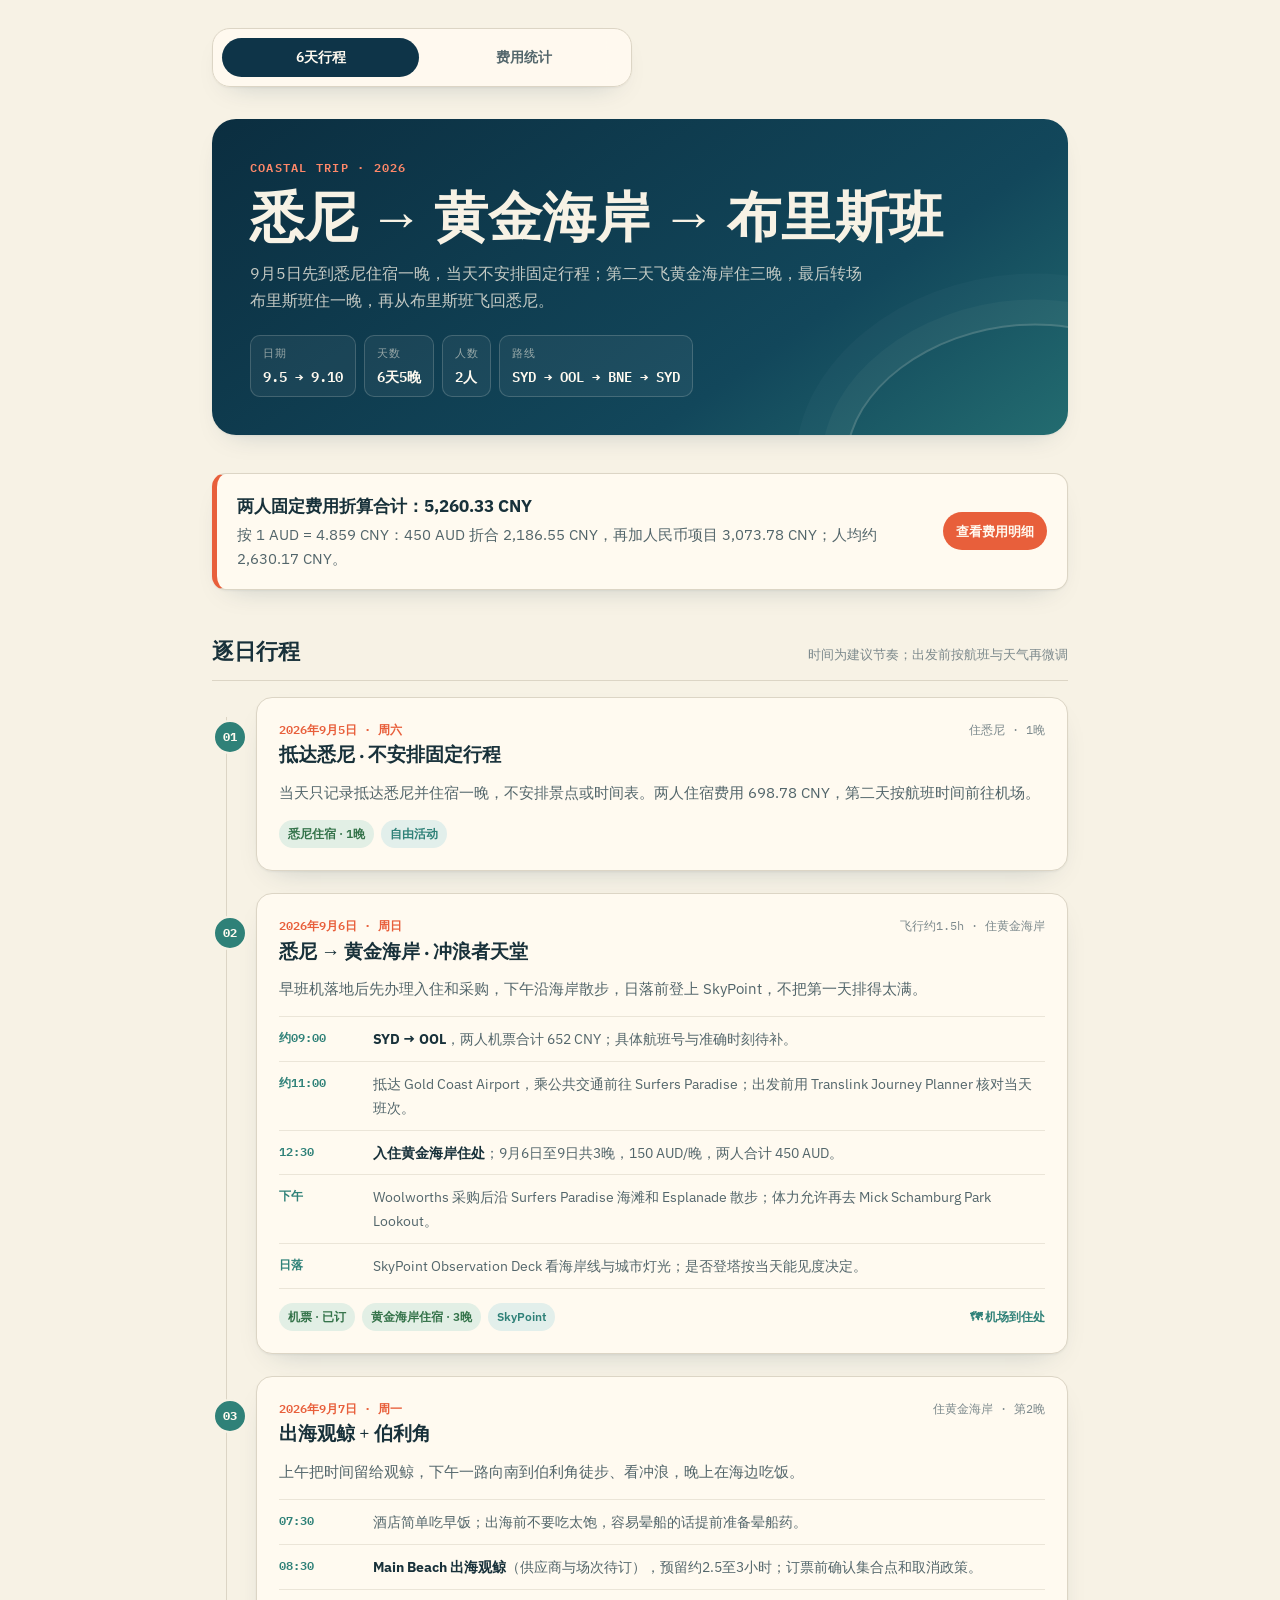
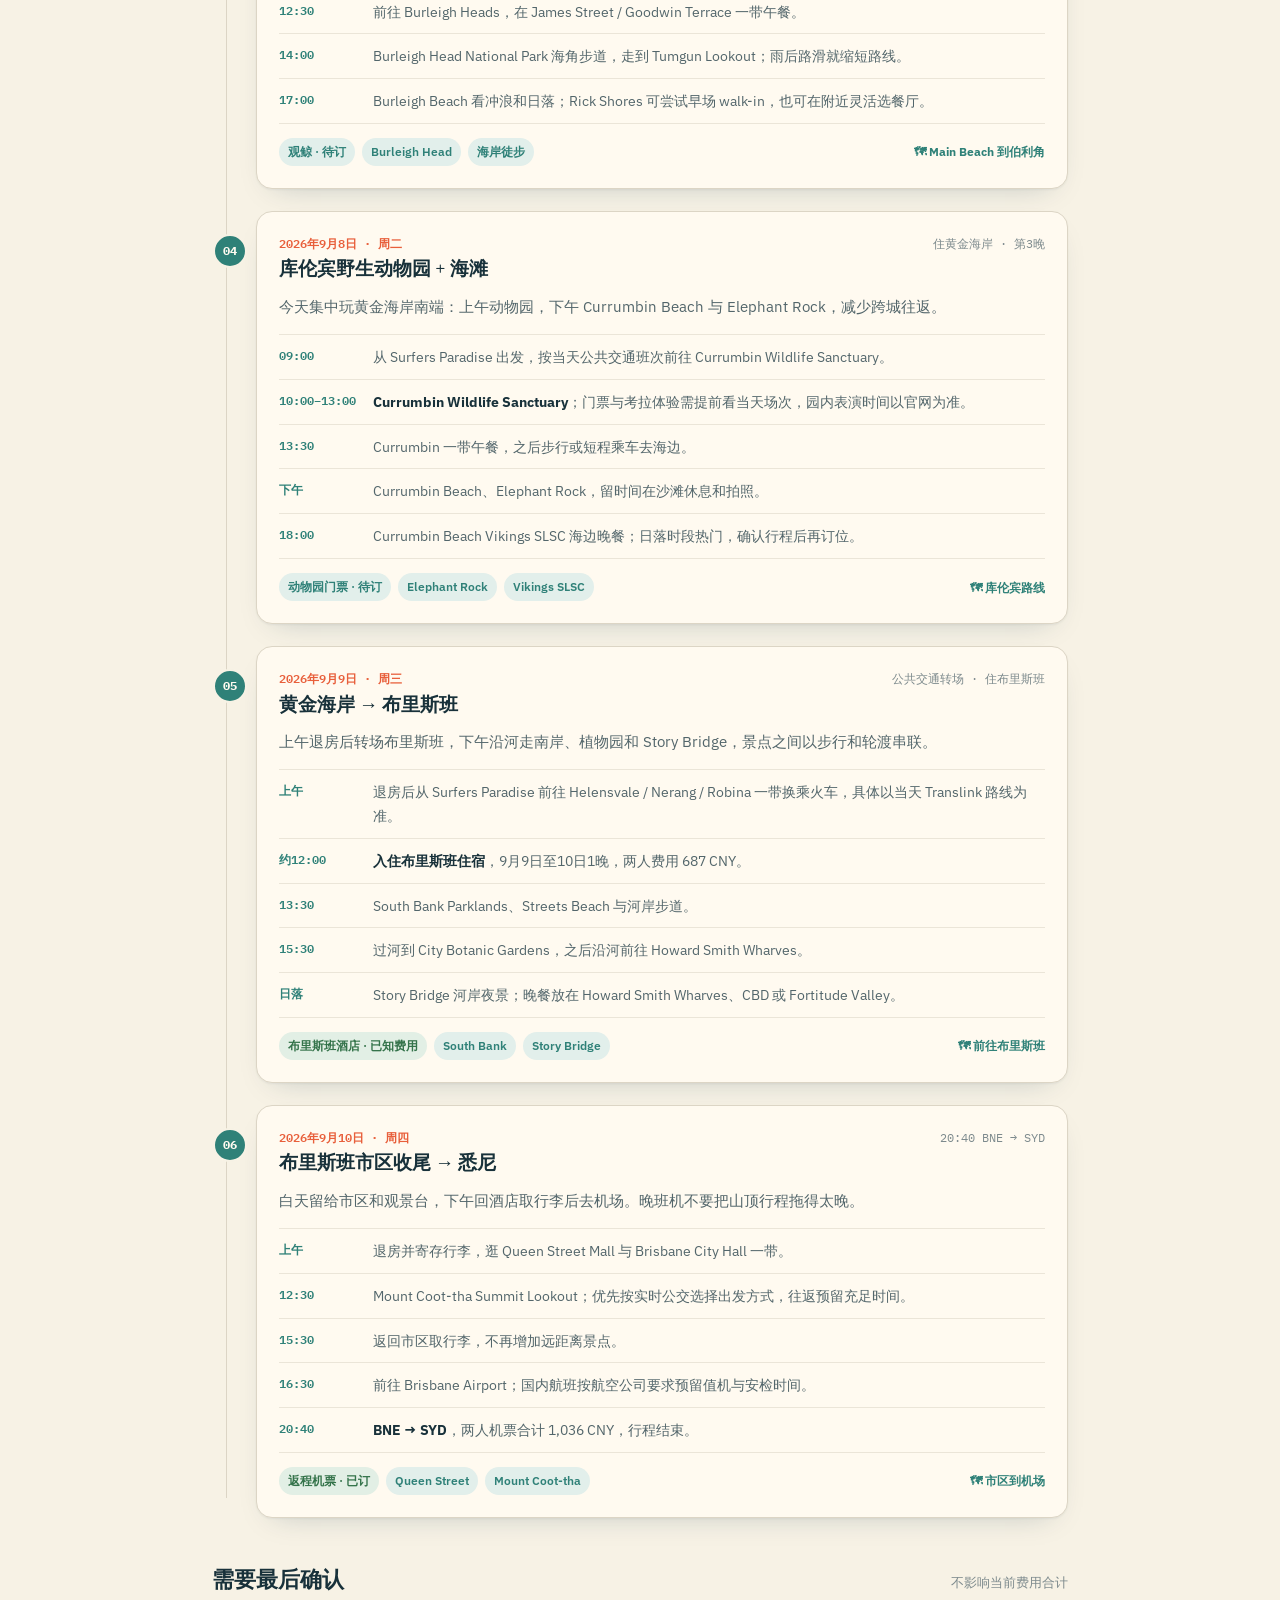
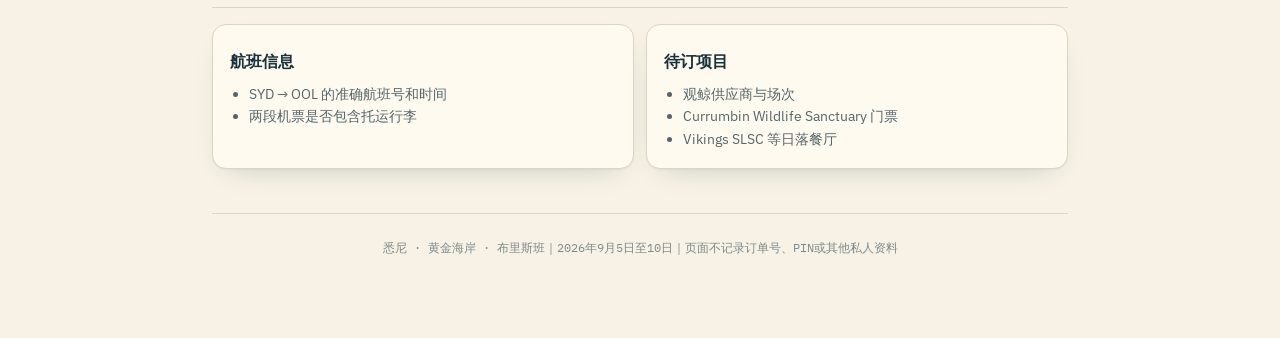
==== index.html @ 88101e1c "精简悉尼行程并按指定汇率折算费用" ====
<!doctype html>
<html lang="zh-CN">
<head>
<meta charset="UTF-8"><meta name="viewport" content="width=device-width, initial-scale=1.0">
<meta name="description" content="2026年9月5日至10日，悉尼、黄金海岸与布里斯班6天5晚双人旅行计划。">
<meta property="og:title" content="悉尼 · 黄金海岸 · 布里斯班"><meta property="og:description" content="2026.9.5—9.10 · 6天5晚双人旅行计划"><meta property="og:type" content="website"><meta property="og:image" content="og.png">
<meta name="twitter:card" content="summary_large_image"><meta name="twitter:title" content="悉尼 · 黄金海岸 · 布里斯班"><meta name="twitter:description" content="2026.9.5—9.10 · 6天5晚双人旅行计划"><meta name="twitter:image" content="og.png">
<title>悉尼 · 黄金海岸 · 布里斯班 6天行程</title>
<link rel="preconnect" href="https://fonts.googleapis.com"><link rel="preconnect" href="https://fonts.gstatic.com" crossorigin>
<link href="https://fonts.googleapis.com/css2?family=Fraunces:opsz,wght@9..144,400;9..144,500;9..144,600;9..144,700&family=IBM+Plex+Sans:wght@400;500;600;700&family=IBM+Plex+Mono:wght@400;500;600&display=swap" rel="stylesheet">
<link rel="stylesheet" href="trip-style.css?v=1">
</head>
<body><div class="wrap">
  <nav class="sitenav" aria-label="站点导航"><a href="index.html" class="current">6天行程</a><a href="费用统计.html">费用统计</a></nav>
  <header class="masthead">
    <p class="eyebrow">Coastal trip · 2026</p><h1>悉尼 → 黄金海岸 → 布里斯班</h1>
    <p class="lede">9月5日先到悉尼住宿一晚，当天不安排固定行程；第二天飞黄金海岸住三晚，最后转场布里斯班住一晚，再从布里斯班飞回悉尼。</p>
    <div class="trip-stats"><div class="stat-chip"><span class="k">日期</span><span class="v">9.5 → 9.10</span></div><div class="stat-chip"><span class="k">天数</span><span class="v">6天5晚</span></div><div class="stat-chip"><span class="k">人数</span><span class="v">2人</span></div><div class="stat-chip"><span class="k">路线</span><span class="v">SYD → OOL → BNE → SYD</span></div></div>
  </header>

  <section><div class="cost-callout"><div><strong>两人固定费用折算合计：5,260.33 CNY</strong><p>按 1 AUD = 4.859 CNY：450 AUD 折合 2,186.55 CNY，再加人民币项目 3,073.78 CNY；人均约 2,630.17 CNY。</p></div><a class="pill-link" href="费用统计.html">查看费用明细</a></div></section>

  <section>
    <div class="section-head"><h2>逐日行程</h2><span class="hint">时间为建议节奏；出发前按航班与天气再微调</span></div>
    <div class="timeline">
      <article class="day" data-day="01">
        <div class="day-head"><div><span class="day-date">2026年9月5日 · 周六</span><span class="day-title">抵达悉尼 · 不安排固定行程</span></div><div class="day-meta">住悉尼 · 1晚</div></div>
        <p class="day-intro">当天只记录抵达悉尼并住宿一晚，不安排景点或时间表。两人住宿费用 698.78 CNY，第二天按航班时间前往机场。</p>
        <div class="day-foot"><span class="tag booked">悉尼住宿 · 1晚</span><span class="tag">自由活动</span></div>
      </article>

      <article class="day" data-day="02">
        <div class="day-head"><div><span class="day-date">2026年9月6日 · 周日</span><span class="day-title">悉尼 → 黄金海岸 · 冲浪者天堂</span></div><div class="day-meta">飞行约1.5h · 住黄金海岸</div></div>
        <p class="day-intro">早班机落地后先办理入住和采购，下午沿海岸散步，日落前登上 SkyPoint，不把第一天排得太满。</p>
        <div class="schedule">
          <div class="slot"><span class="when">约09:00</span><span class="what"><b>SYD → OOL</b>，两人机票合计 652 CNY；具体航班号与准确时刻待补。</span></div>
          <div class="slot"><span class="when">约11:00</span><span class="what">抵达 Gold Coast Airport，乘公共交通前往 Surfers Paradise；出发前用 Translink Journey Planner 核对当天班次。</span></div>
          <div class="slot"><span class="when">12:30</span><span class="what"><b>入住黄金海岸住处</b>；9月6日至9日共3晚，150 AUD/晚，两人合计 450 AUD。</span></div>
          <div class="slot"><span class="when">下午</span><span class="what">Woolworths 采购后沿 Surfers Paradise 海滩和 Esplanade 散步；体力允许再去 Mick Schamburg Park Lookout。</span></div>
          <div class="slot"><span class="when">日落</span><span class="what">SkyPoint Observation Deck 看海岸线与城市灯光；是否登塔按当天能见度决定。</span></div>
        </div>
        <div class="day-foot"><span class="tag booked">机票 · 已订</span><span class="tag booked">黄金海岸住宿 · 3晚</span><span class="tag">SkyPoint</span><a class="map-link" href="https://www.google.com/maps/dir/?api=1&origin=Gold+Coast+Airport&destination=Surfers+Paradise%2C+QLD&travelmode=transit" target="_blank" rel="noopener">🗺 机场到住处</a></div>
      </article>

      <article class="day" data-day="03">
        <div class="day-head"><div><span class="day-date">2026年9月7日 · 周一</span><span class="day-title">出海观鲸 + 伯利角</span></div><div class="day-meta">住黄金海岸 · 第2晚</div></div>
        <p class="day-intro">上午把时间留给观鲸，下午一路向南到伯利角徒步、看冲浪，晚上在海边吃饭。</p>
        <div class="schedule">
          <div class="slot"><span class="when">07:30</span><span class="what">酒店简单吃早饭；出海前不要吃太饱，容易晕船的话提前准备晕船药。</span></div>
          <div class="slot"><span class="when">08:30</span><span class="what"><b>Main Beach 出海观鲸</b>（供应商与场次待订），预留约2.5至3小时；订票前确认集合点和取消政策。</span></div>
          <div class="slot"><span class="when">12:30</span><span class="what">前往 Burleigh Heads，在 James Street / Goodwin Terrace 一带午餐。</span></div>
          <div class="slot"><span class="when">14:00</span><span class="what">Burleigh Head National Park 海角步道，走到 Tumgun Lookout；雨后路滑就缩短路线。</span></div>
          <div class="slot"><span class="when">17:00</span><span class="what">Burleigh Beach 看冲浪和日落；Rick Shores 可尝试早场 walk-in，也可在附近灵活选餐厅。</span></div>
        </div>
        <div class="day-foot"><span class="tag">观鲸 · 待订</span><span class="tag">Burleigh Head</span><span class="tag">海岸徒步</span><a class="map-link" href="https://www.google.com/maps/dir/?api=1&origin=Main+Beach%2C+QLD&destination=Burleigh+Head+National+Park&travelmode=transit" target="_blank" rel="noopener">🗺 Main Beach 到伯利角</a></div>
      </article>

      <article class="day" data-day="04">
        <div class="day-head"><div><span class="day-date">2026年9月8日 · 周二</span><span class="day-title">库伦宾野生动物园 + 海滩</span></div><div class="day-meta">住黄金海岸 · 第3晚</div></div>
        <p class="day-intro">今天集中玩黄金海岸南端：上午动物园，下午 Currumbin Beach 与 Elephant Rock，减少跨城往返。</p>
        <div class="schedule">
          <div class="slot"><span class="when">09:00</span><span class="what">从 Surfers Paradise 出发，按当天公共交通班次前往 Currumbin Wildlife Sanctuary。</span></div>
          <div class="slot"><span class="when">10:00–13:00</span><span class="what"><b>Currumbin Wildlife Sanctuary</b>；门票与考拉体验需提前看当天场次，园内表演时间以官网为准。</span></div>
          <div class="slot"><span class="when">13:30</span><span class="what">Currumbin 一带午餐，之后步行或短程乘车去海边。</span></div>
          <div class="slot"><span class="when">下午</span><span class="what">Currumbin Beach、Elephant Rock，留时间在沙滩休息和拍照。</span></div>
          <div class="slot"><span class="when">18:00</span><span class="what">Currumbin Beach Vikings SLSC 海边晚餐；日落时段热门，确认行程后再订位。</span></div>
        </div>
        <div class="day-foot"><span class="tag">动物园门票 · 待订</span><span class="tag">Elephant Rock</span><span class="tag">Vikings SLSC</span><a class="map-link" href="https://www.google.com/maps/dir/?api=1&origin=Currumbin+Wildlife+Sanctuary&destination=Currumbin+Beach+Vikings+Surf+Life+Saving+Club&travelmode=walking&waypoints=Elephant+Rock%2C+Currumbin" target="_blank" rel="noopener">🗺 库伦宾路线</a></div>
      </article>

      <article class="day" data-day="05">
        <div class="day-head"><div><span class="day-date">2026年9月9日 · 周三</span><span class="day-title">黄金海岸 → 布里斯班</span></div><div class="day-meta">公共交通转场 · 住布里斯班</div></div>
        <p class="day-intro">上午退房后转场布里斯班，下午沿河走南岸、植物园和 Story Bridge，景点之间以步行和轮渡串联。</p>
        <div class="schedule">
          <div class="slot"><span class="when">上午</span><span class="what">退房后从 Surfers Paradise 前往 Helensvale / Nerang / Robina 一带换乘火车，具体以当天 Translink 路线为准。</span></div>
          <div class="slot"><span class="when">约12:00</span><span class="what"><b>入住布里斯班住宿</b>，9月9日至10日1晚，两人费用 687 CNY。</span></div>
          <div class="slot"><span class="when">13:30</span><span class="what">South Bank Parklands、Streets Beach 与河岸步道。</span></div>
          <div class="slot"><span class="when">15:30</span><span class="what">过河到 City Botanic Gardens，之后沿河前往 Howard Smith Wharves。</span></div>
          <div class="slot"><span class="when">日落</span><span class="what">Story Bridge 河岸夜景；晚餐放在 Howard Smith Wharves、CBD 或 Fortitude Valley。</span></div>
        </div>
        <div class="day-foot"><span class="tag booked">布里斯班酒店 · 已知费用</span><span class="tag">South Bank</span><span class="tag">Story Bridge</span><a class="map-link" href="https://www.google.com/maps/dir/?api=1&origin=Surfers+Paradise%2C+QLD&destination=Brisbane+Central+Station&travelmode=transit" target="_blank" rel="noopener">🗺 前往布里斯班</a></div>
      </article>

      <article class="day" data-day="06">
        <div class="day-head"><div><span class="day-date">2026年9月10日 · 周四</span><span class="day-title">布里斯班市区收尾 → 悉尼</span></div><div class="day-meta">20:40 BNE → SYD</div></div>
        <p class="day-intro">白天留给市区和观景台，下午回酒店取行李后去机场。晚班机不要把山顶行程拖得太晚。</p>
        <div class="schedule">
          <div class="slot"><span class="when">上午</span><span class="what">退房并寄存行李，逛 Queen Street Mall 与 Brisbane City Hall 一带。</span></div>
          <div class="slot"><span class="when">12:30</span><span class="what">Mount Coot-tha Summit Lookout；优先按实时公交选择出发方式，往返预留充足时间。</span></div>
          <div class="slot"><span class="when">15:30</span><span class="what">返回市区取行李，不再增加远距离景点。</span></div>
          <div class="slot"><span class="when">16:30</span><span class="what">前往 Brisbane Airport；国内航班按航空公司要求预留值机与安检时间。</span></div>
          <div class="slot"><span class="when">20:40</span><span class="what"><b>BNE → SYD</b>，两人机票合计 1,036 CNY，行程结束。</span></div>
        </div>
        <div class="day-foot"><span class="tag booked">返程机票 · 已订</span><span class="tag">Queen Street</span><span class="tag">Mount Coot-tha</span><a class="map-link" href="https://www.google.com/maps/dir/?api=1&origin=Brisbane+CBD&destination=Brisbane+Airport&travelmode=transit" target="_blank" rel="noopener">🗺 市区到机场</a></div>
      </article>
    </div>
  </section>

  <section><div class="section-head"><h2>需要最后确认</h2><span class="hint">不影响当前费用合计</span></div><div class="panel-grid"><div class="panel"><h3>航班信息</h3><ul><li>SYD → OOL 的准确航班号和时间</li><li>两段机票是否包含托运行李</li></ul></div><div class="panel"><h3>待订项目</h3><ul><li>观鲸供应商与场次</li><li>Currumbin Wildlife Sanctuary 门票</li><li>Vikings SLSC 等日落餐厅</li></ul></div></div></section>
  <footer>悉尼 · 黄金海岸 · 布里斯班｜2026年9月5日至10日｜页面不记录订单号、PIN或其他私人资料</footer>
</div></body></html>
---- trip-style.css ----
:root {
  --paper: #f7f2e5; --paper-raised: #fffaf0; --ink: #18313a; --ink-soft: #53666b;
  --muted: #7d8a8d; --line: #dcd5c5; --line-soft: #ebe5d8; --navy: #0e3448;
  --coral: #e85f3b; --teal: #2f8178; --teal-soft: #e2efeb; --good: #34734a;
  --good-soft: #e2efe5; --warn: #a85b20; --warn-soft: #f6e8d7;
  --shadow: 0 1px 2px rgba(24,49,58,.05), 0 12px 30px -18px rgba(14,52,72,.28);
}
@media (prefers-color-scheme: dark) {
  :root { --paper:#172126; --paper-raised:#202d32; --ink:#f1eadb; --ink-soft:#bdc7c7; --muted:#8f9c9e; --line:#39494d; --line-soft:#2d3b40; --navy:#79b9ca; --coral:#ff8d6e; --teal:#75c1b7; --teal-soft:#213b38; --good:#83c794; --good-soft:#21382a; --warn:#e5a36b; --warn-soft:#402d1d; }
}
* { box-sizing: border-box; }
html { scroll-behavior: smooth; }
body { margin:0; background:var(--paper); color:var(--ink); font-family:"IBM Plex Sans","PingFang SC","Microsoft YaHei",system-ui,sans-serif; line-height:1.65; -webkit-font-smoothing:antialiased; }
a { color:var(--teal); }
h1,h2,h3 { margin:0; font-family:"Fraunces",Georgia,serif; text-wrap:balance; }
.wrap { max-width:900px; margin:0 auto; padding:28px 22px 80px; }
.sitenav { position:sticky; top:10px; z-index:20; display:flex; gap:6px; max-width:420px; margin:0 0 32px; padding:9px; border:1px solid var(--line); border-radius:18px; background:color-mix(in srgb,var(--paper-raised) 92%,transparent); box-shadow:var(--shadow); backdrop-filter:blur(12px); }
.sitenav a { flex:1; padding:8px 13px; border-radius:999px; color:var(--ink-soft); font-size:.88rem; font-weight:600; text-align:center; text-decoration:none; white-space:nowrap; }
.sitenav a:hover { background:var(--line-soft); }
.sitenav a.current { color:var(--paper-raised); background:var(--navy); }
.masthead { position:relative; overflow:hidden; margin-bottom:38px; padding:38px; border-radius:24px; color:#f7f2e5; background:linear-gradient(145deg,#0b2e40 0%,#12475b 68%,#236c70 100%); box-shadow:var(--shadow); }
.masthead::after { content:""; position:absolute; right:-110px; bottom:-125px; width:330px; height:230px; border:2px solid rgba(247,242,229,.2); border-radius:50%; transform:rotate(-12deg); box-shadow:0 0 0 24px rgba(247,242,229,.035),0 0 0 50px rgba(247,242,229,.025); }
.eyebrow { margin:0 0 10px; color:#ff8869; font-family:"IBM Plex Mono",monospace; font-size:.78rem; font-weight:600; letter-spacing:.1em; text-transform:uppercase; }
.masthead h1 { position:relative; z-index:1; font-size:clamp(2rem,6vw,3.4rem); line-height:1.06; }
.lede { position:relative; z-index:1; max-width:62ch; margin:15px 0 22px; color:rgba(247,242,229,.78); }
.trip-stats { position:relative; z-index:1; display:flex; flex-wrap:wrap; gap:8px; }
.stat-chip { display:flex; flex-direction:column; gap:1px; padding:8px 12px; border:1px solid rgba(247,242,229,.18); border-radius:10px; background:rgba(255,255,255,.05); }
.stat-chip .k { color:rgba(247,242,229,.56); font-size:.7rem; letter-spacing:.05em; }
.stat-chip .v { color:#fffaf0; font-family:"IBM Plex Mono",monospace; font-size:.9rem; font-weight:600; }
section { margin-bottom:44px; }
.section-head { display:flex; align-items:baseline; justify-content:space-between; gap:12px; margin-bottom:16px; padding-bottom:10px; border-bottom:1px solid var(--line); }
.section-head h2 { font-size:1.35rem; }
.hint { color:var(--muted); font-size:.84rem; text-align:right; }
.cost-callout,.final-banner,.risk-card { padding:18px 20px; border:1px solid var(--line); border-radius:14px; background:var(--paper-raised); box-shadow:var(--shadow); }
.cost-callout { display:flex; align-items:center; justify-content:space-between; gap:18px; border-left:5px solid var(--coral); }
.cost-callout strong { display:block; font-size:1.08rem; }
.cost-callout p { margin:3px 0 0; color:var(--ink-soft); font-size:.91rem; }
.pill-link { flex:0 0 auto; padding:8px 13px; border-radius:999px; color:#fffaf0; background:var(--coral); font-size:.84rem; font-weight:700; text-decoration:none; }
.timeline { position:relative; padding-left:44px; }
.timeline::before { content:""; position:absolute; left:14px; top:20px; bottom:20px; width:1px; background:var(--line); }
.day { position:relative; margin-bottom:22px; padding:22px; border:1px solid var(--line); border-radius:16px; background:var(--paper-raised); box-shadow:var(--shadow); }
.day::before { content:attr(data-day); position:absolute; left:-44px; top:22px; display:grid; width:30px; height:30px; place-items:center; border:2px solid var(--paper); border-radius:50%; color:#fffaf0; background:var(--teal); font-family:"IBM Plex Mono",monospace; font-size:.72rem; font-weight:700; }
.day-head { display:flex; align-items:flex-start; justify-content:space-between; gap:15px; }
.day-date { display:block; margin-bottom:3px; color:var(--coral); font-family:"IBM Plex Mono",monospace; font-size:.75rem; font-weight:600; }
.day-title { font-family:"Fraunces",Georgia,serif; font-size:1.2rem; font-weight:600; line-height:1.35; }
.day-meta { flex:0 0 auto; color:var(--muted); font-family:"IBM Plex Mono",monospace; font-size:.72rem; text-align:right; }
.day-intro { margin:12px 0 15px; color:var(--ink-soft); font-size:.92rem; }
.schedule { display:grid; border-top:1px solid var(--line-soft); }
.slot { display:grid; grid-template-columns:80px 1fr; gap:14px; padding:10px 0; border-bottom:1px solid var(--line-soft); }
.when { color:var(--teal); font-family:"IBM Plex Mono",monospace; font-size:.76rem; font-weight:600; }
.what { color:var(--ink-soft); font-size:.9rem; }
.what b { color:var(--ink); }
.day-foot { display:flex; flex-wrap:wrap; align-items:center; gap:7px; margin-top:14px; }
.tag { padding:4px 9px; border-radius:999px; color:var(--teal); background:var(--teal-soft); font-size:.75rem; font-weight:600; }
.tag.booked { color:var(--good); background:var(--good-soft); }
.map-link { margin-left:auto; font-size:.78rem; font-weight:700; text-decoration:none; }
.table-wrap { overflow-x:auto; border:1px solid var(--line); border-radius:14px; background:var(--paper-raised); box-shadow:var(--shadow); }
.stat-table { width:100%; min-width:680px; border-collapse:collapse; }
.stat-table th,.stat-table td { padding:12px 14px; border-bottom:1px solid var(--line-soft); text-align:left; vertical-align:top; }
.stat-table th { color:var(--muted); background:var(--line-soft); font-size:.76rem; letter-spacing:.04em; }
.stat-table td { color:var(--ink-soft); font-size:.9rem; }
.stat-table tr:last-child td { border-bottom:none; }
.stat-table .num { color:var(--ink); font-family:"IBM Plex Mono",monospace; font-weight:600; white-space:nowrap; }
.status { color:var(--good); font-weight:700; white-space:nowrap; }
.final-banner { margin-top:14px; border-left:5px solid var(--teal); }
.final-banner p { margin:0; color:var(--ink-soft); }
.final-banner .big { color:var(--ink); font-family:"IBM Plex Mono",monospace; font-size:1.05rem; font-weight:700; }
.hotel-list,.panel-grid { display:grid; grid-template-columns:repeat(3,1fr); gap:12px; }
.hotel-card,.panel { padding:17px; border:1px solid var(--line); border-radius:14px; background:var(--paper-raised); box-shadow:var(--shadow); }
.hotel-card .night { color:var(--coral); font-family:"IBM Plex Mono",monospace; font-size:.74rem; font-weight:600; }
.hotel-card h3,.panel h3 { margin:6px 0; font-size:1rem; }
.hotel-card p,.panel p,.panel li { margin:0; color:var(--ink-soft); font-size:.86rem; }
.hotel-card .price { display:block; margin-top:12px; color:var(--ink); font-family:"IBM Plex Mono",monospace; font-weight:700; }
.panel-grid { grid-template-columns:repeat(2,1fr); }
.panel ul { margin:8px 0 0; padding-left:19px; }
.risk-card { margin-top:14px; color:var(--ink-soft); border-left:5px solid var(--warn); background:var(--warn-soft); }
footer { padding-top:24px; border-top:1px solid var(--line); color:var(--muted); font-family:"IBM Plex Mono",monospace; font-size:.75rem; text-align:center; }
@media (max-width:700px) {
  .wrap{padding:18px 14px 58px}.sitenav{top:6px;margin-bottom:20px}.masthead{padding:26px 21px;border-radius:18px}.cost-callout{align-items:flex-start;flex-direction:column}.timeline{padding-left:36px}.timeline::before{left:11px}.day{padding:17px}.day::before{left:-37px;top:18px;width:26px;height:26px}.day-head{flex-direction:column}.day-meta{text-align:left}.slot{grid-template-columns:64px 1fr;gap:10px}.map-link{width:100%;margin-left:0}.hotel-list,.panel-grid{grid-template-columns:1fr}.section-head{align-items:flex-start;flex-direction:column}.hint{text-align:left}
}
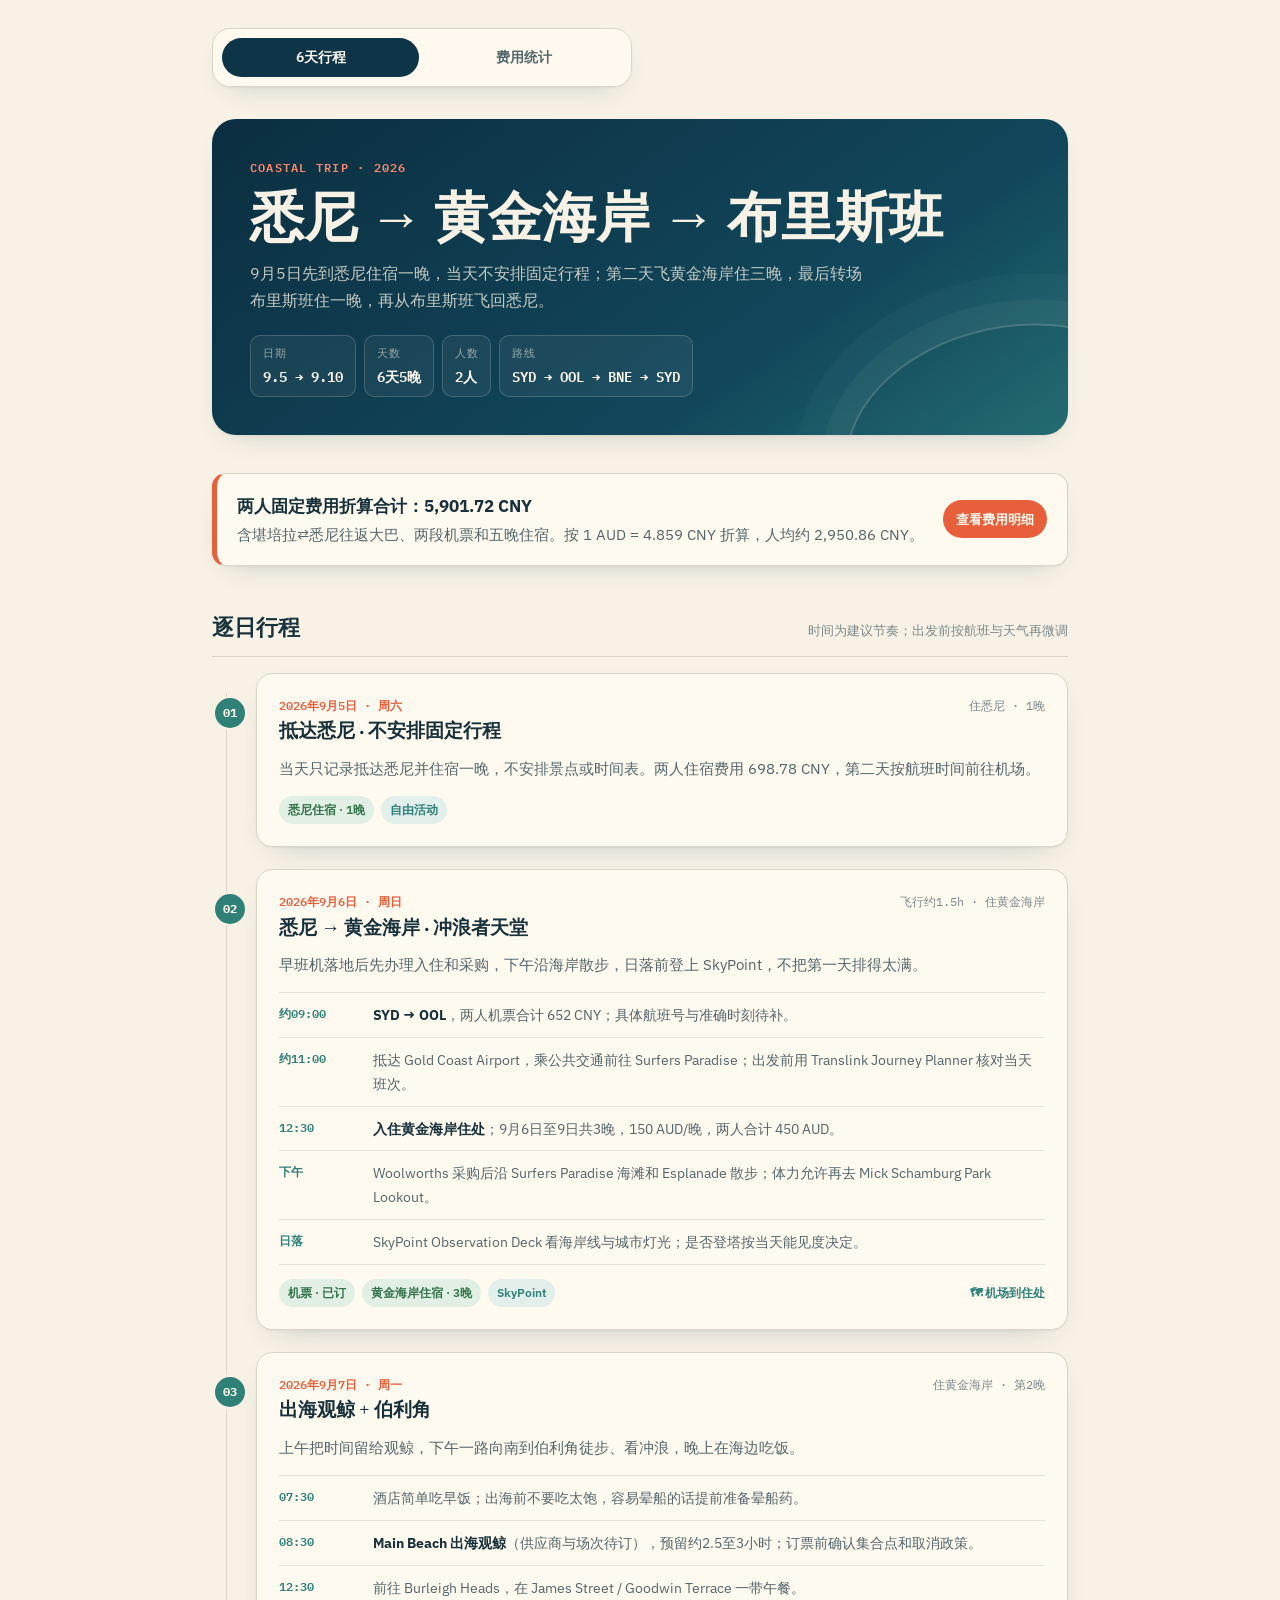
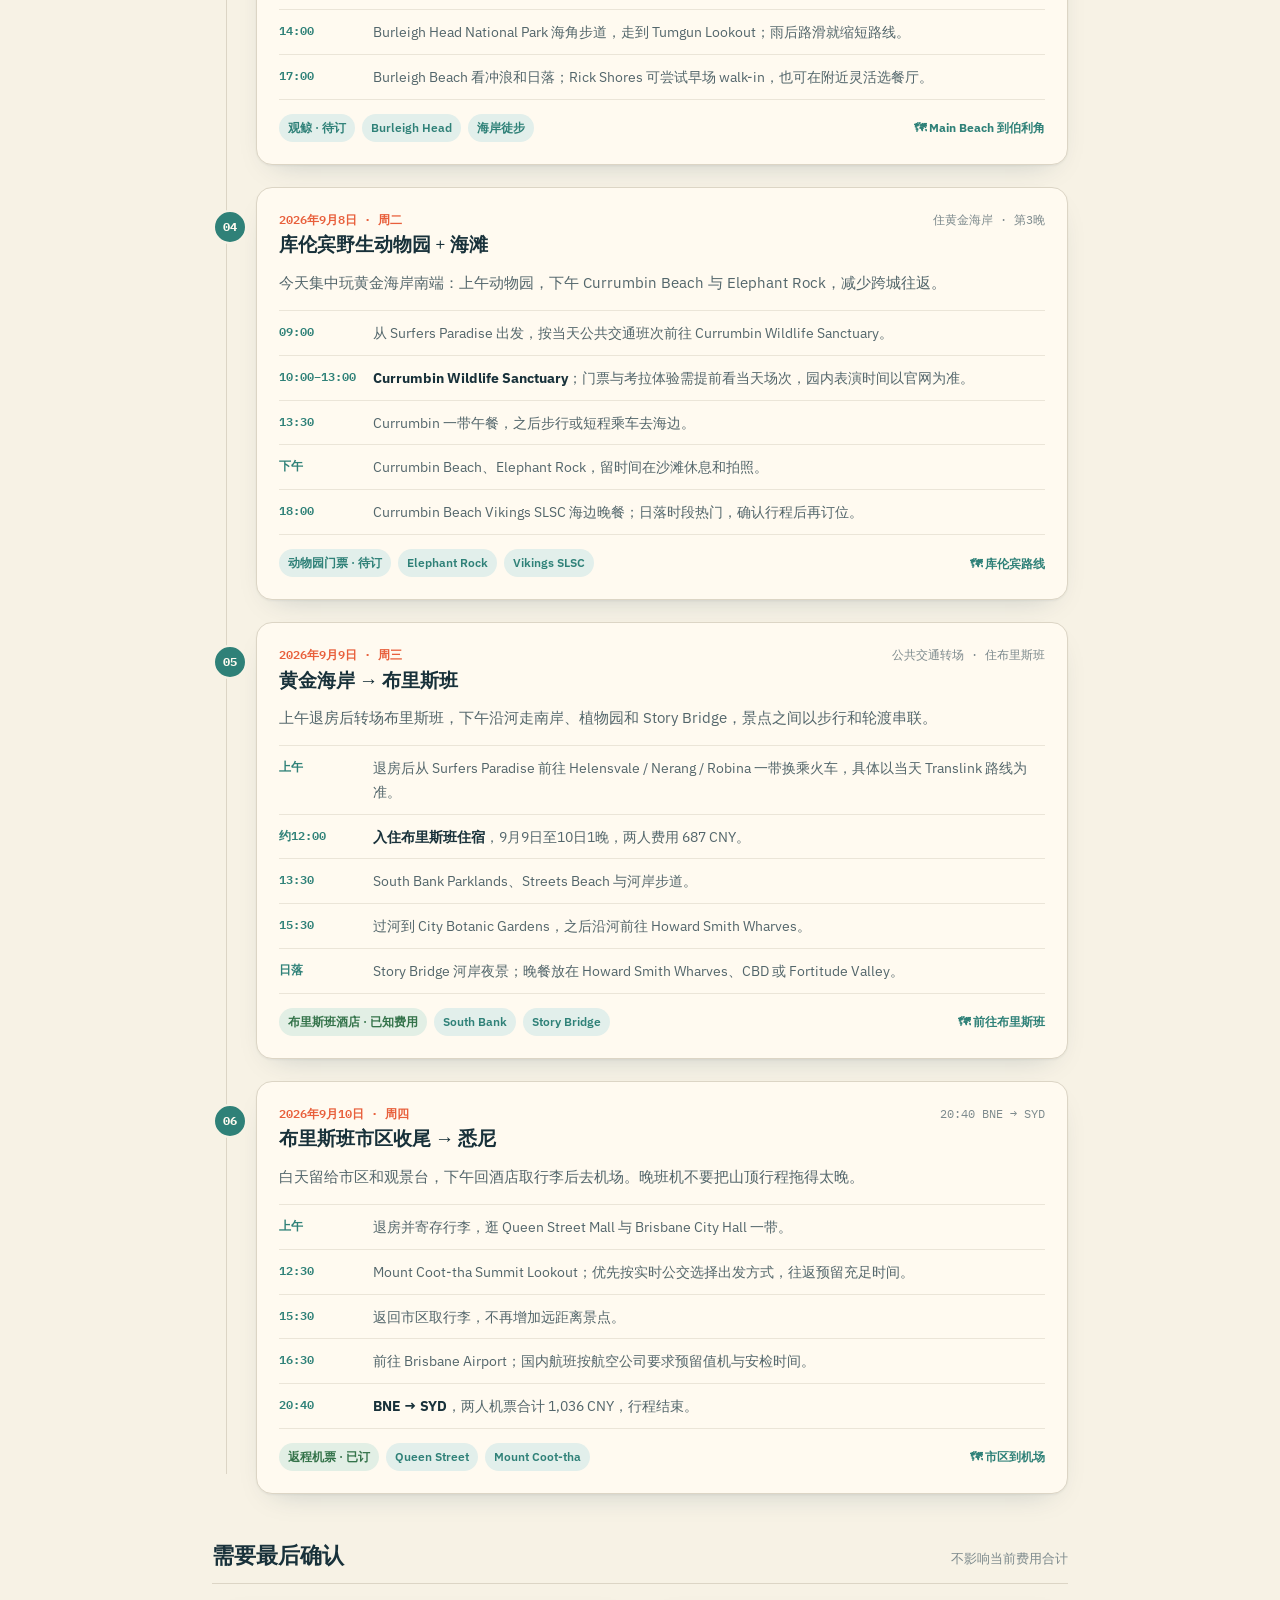
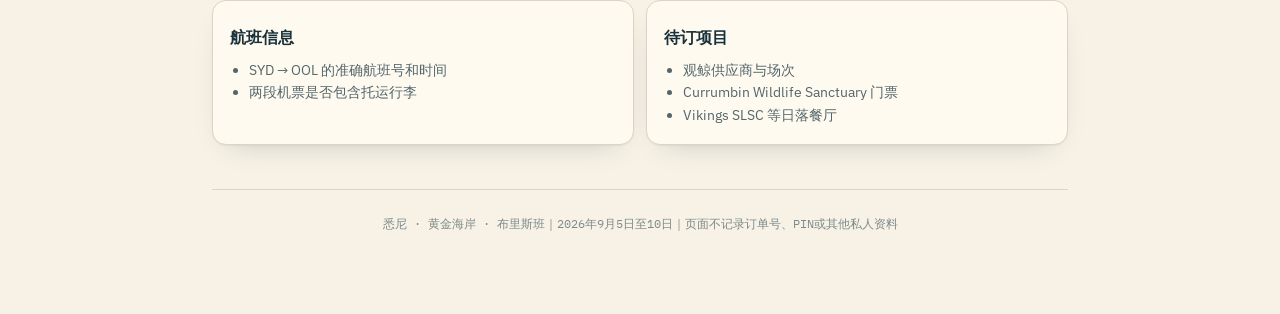
==== commit e1d251be: "加入堪培拉悉尼往返大巴费用" ====
--- a/index.html
+++ b/index.html
@@ -18,7 +18,7 @@
     <div class="trip-stats"><div class="stat-chip"><span class="k">日期</span><span class="v">9.5 → 9.10</span></div><div class="stat-chip"><span class="k">天数</span><span class="v">6天5晚</span></div><div class="stat-chip"><span class="k">人数</span><span class="v">2人</span></div><div class="stat-chip"><span class="k">路线</span><span class="v">SYD → OOL → BNE → SYD</span></div></div>
   </header>
 
-  <section><div class="cost-callout"><div><strong>两人固定费用折算合计：5,260.33 CNY</strong><p>按 1 AUD = 4.859 CNY：450 AUD 折合 2,186.55 CNY，再加人民币项目 3,073.78 CNY；人均约 2,630.17 CNY。</p></div><a class="pill-link" href="费用统计.html">查看费用明细</a></div></section>
+  <section><div class="cost-callout"><div><strong>两人固定费用折算合计：5,901.72 CNY</strong><p>含堪培拉⇄悉尼往返大巴、两段机票和五晚住宿。按 1 AUD = 4.859 CNY 折算，人均约 2,950.86 CNY。</p></div><a class="pill-link" href="费用统计.html">查看费用明细</a></div></section>
 
   <section>
     <div class="section-head"><h2>逐日行程</h2><span class="hint">时间为建议节奏；出发前按航班与天气再微调</span></div>
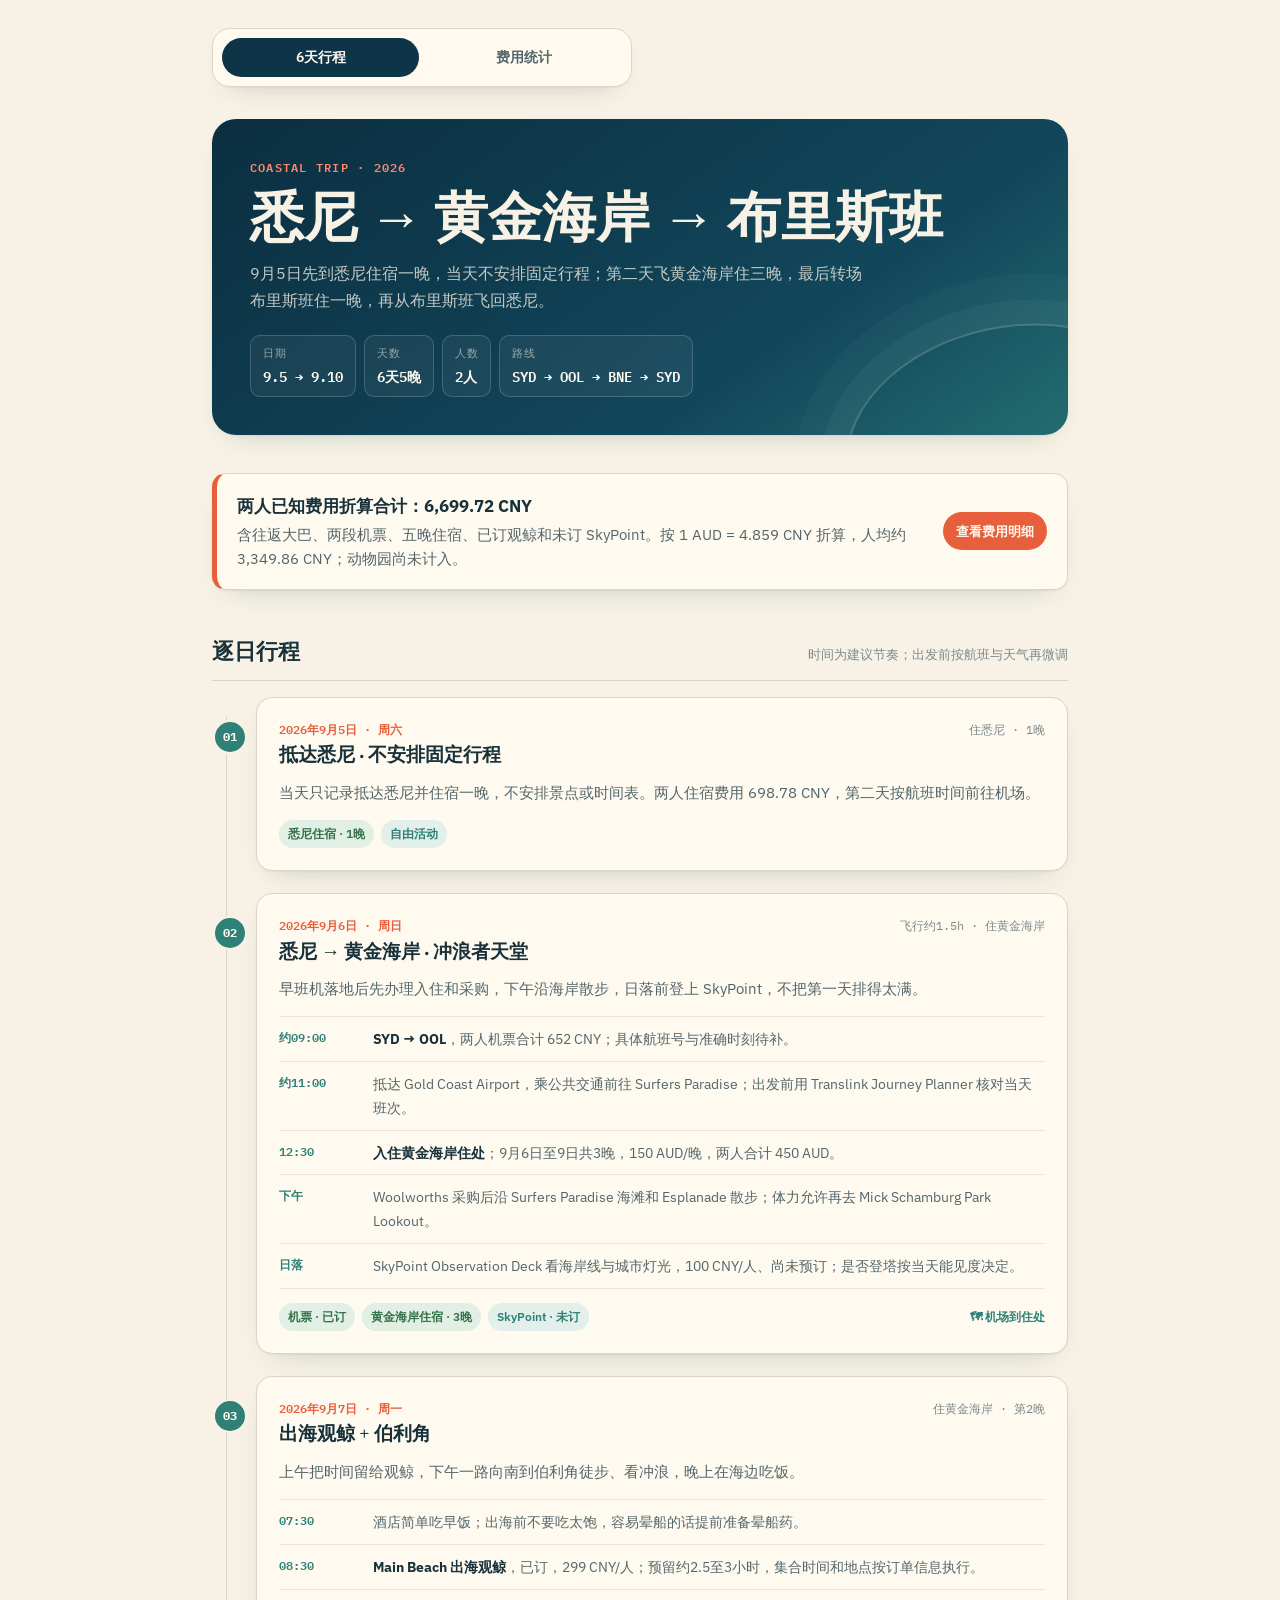
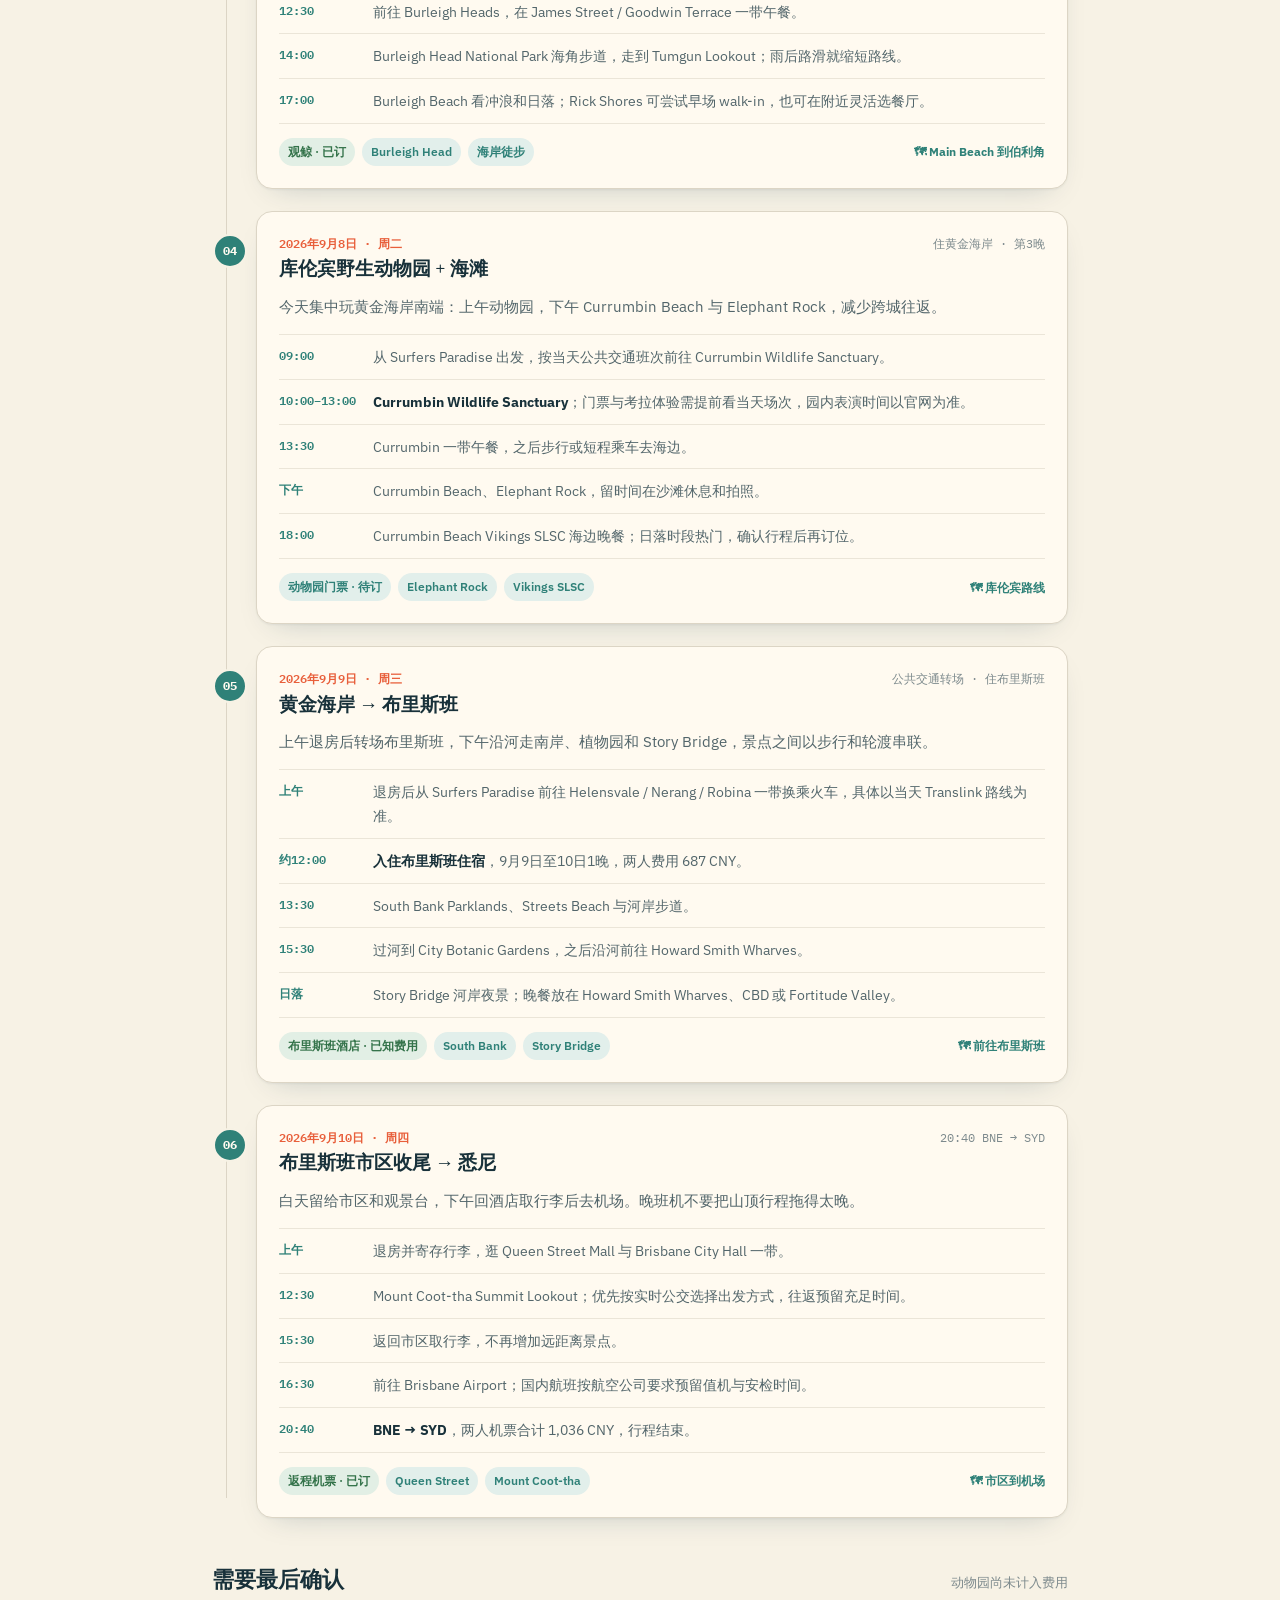
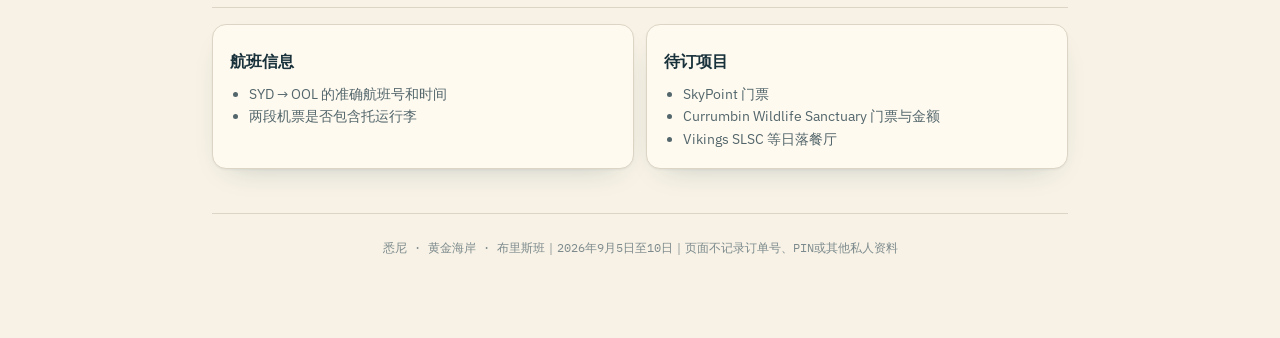
==== commit 373fe6ad: "更新观鲸和SkyPoint费用状态" ====
--- a/index.html
+++ b/index.html
@@ -18,7 +18,7 @@
     <div class="trip-stats"><div class="stat-chip"><span class="k">日期</span><span class="v">9.5 → 9.10</span></div><div class="stat-chip"><span class="k">天数</span><span class="v">6天5晚</span></div><div class="stat-chip"><span class="k">人数</span><span class="v">2人</span></div><div class="stat-chip"><span class="k">路线</span><span class="v">SYD → OOL → BNE → SYD</span></div></div>
   </header>
 
-  <section><div class="cost-callout"><div><strong>两人固定费用折算合计：5,901.72 CNY</strong><p>含堪培拉⇄悉尼往返大巴、两段机票和五晚住宿。按 1 AUD = 4.859 CNY 折算，人均约 2,950.86 CNY。</p></div><a class="pill-link" href="费用统计.html">查看费用明细</a></div></section>
+  <section><div class="cost-callout"><div><strong>两人已知费用折算合计：6,699.72 CNY</strong><p>含往返大巴、两段机票、五晚住宿、已订观鲸和未订 SkyPoint。按 1 AUD = 4.859 CNY 折算，人均约 3,349.86 CNY；动物园尚未计入。</p></div><a class="pill-link" href="费用统计.html">查看费用明细</a></div></section>
 
   <section>
     <div class="section-head"><h2>逐日行程</h2><span class="hint">时间为建议节奏；出发前按航班与天气再微调</span></div>
@@ -37,9 +37,9 @@
           <div class="slot"><span class="when">约11:00</span><span class="what">抵达 Gold Coast Airport，乘公共交通前往 Surfers Paradise；出发前用 Translink Journey Planner 核对当天班次。</span></div>
           <div class="slot"><span class="when">12:30</span><span class="what"><b>入住黄金海岸住处</b>；9月6日至9日共3晚，150 AUD/晚，两人合计 450 AUD。</span></div>
           <div class="slot"><span class="when">下午</span><span class="what">Woolworths 采购后沿 Surfers Paradise 海滩和 Esplanade 散步；体力允许再去 Mick Schamburg Park Lookout。</span></div>
-          <div class="slot"><span class="when">日落</span><span class="what">SkyPoint Observation Deck 看海岸线与城市灯光；是否登塔按当天能见度决定。</span></div>
+          <div class="slot"><span class="when">日落</span><span class="what">SkyPoint Observation Deck 看海岸线与城市灯光，100 CNY/人、尚未预订；是否登塔按当天能见度决定。</span></div>
         </div>
-        <div class="day-foot"><span class="tag booked">机票 · 已订</span><span class="tag booked">黄金海岸住宿 · 3晚</span><span class="tag">SkyPoint</span><a class="map-link" href="https://www.google.com/maps/dir/?api=1&origin=Gold+Coast+Airport&destination=Surfers+Paradise%2C+QLD&travelmode=transit" target="_blank" rel="noopener">🗺 机场到住处</a></div>
+        <div class="day-foot"><span class="tag booked">机票 · 已订</span><span class="tag booked">黄金海岸住宿 · 3晚</span><span class="tag">SkyPoint · 未订</span><a class="map-link" href="https://www.google.com/maps/dir/?api=1&origin=Gold+Coast+Airport&destination=Surfers+Paradise%2C+QLD&travelmode=transit" target="_blank" rel="noopener">🗺 机场到住处</a></div>
       </article>
 
       <article class="day" data-day="03">
@@ -47,12 +47,12 @@
         <p class="day-intro">上午把时间留给观鲸，下午一路向南到伯利角徒步、看冲浪，晚上在海边吃饭。</p>
         <div class="schedule">
           <div class="slot"><span class="when">07:30</span><span class="what">酒店简单吃早饭；出海前不要吃太饱，容易晕船的话提前准备晕船药。</span></div>
-          <div class="slot"><span class="when">08:30</span><span class="what"><b>Main Beach 出海观鲸</b>（供应商与场次待订），预留约2.5至3小时；订票前确认集合点和取消政策。</span></div>
+          <div class="slot"><span class="when">08:30</span><span class="what"><b>Main Beach 出海观鲸</b>，已订，299 CNY/人；预留约2.5至3小时，集合时间和地点按订单信息执行。</span></div>
           <div class="slot"><span class="when">12:30</span><span class="what">前往 Burleigh Heads，在 James Street / Goodwin Terrace 一带午餐。</span></div>
           <div class="slot"><span class="when">14:00</span><span class="what">Burleigh Head National Park 海角步道，走到 Tumgun Lookout；雨后路滑就缩短路线。</span></div>
           <div class="slot"><span class="when">17:00</span><span class="what">Burleigh Beach 看冲浪和日落；Rick Shores 可尝试早场 walk-in，也可在附近灵活选餐厅。</span></div>
         </div>
-        <div class="day-foot"><span class="tag">观鲸 · 待订</span><span class="tag">Burleigh Head</span><span class="tag">海岸徒步</span><a class="map-link" href="https://www.google.com/maps/dir/?api=1&origin=Main+Beach%2C+QLD&destination=Burleigh+Head+National+Park&travelmode=transit" target="_blank" rel="noopener">🗺 Main Beach 到伯利角</a></div>
+        <div class="day-foot"><span class="tag booked">观鲸 · 已订</span><span class="tag">Burleigh Head</span><span class="tag">海岸徒步</span><a class="map-link" href="https://www.google.com/maps/dir/?api=1&origin=Main+Beach%2C+QLD&destination=Burleigh+Head+National+Park&travelmode=transit" target="_blank" rel="noopener">🗺 Main Beach 到伯利角</a></div>
       </article>
 
       <article class="day" data-day="04">
@@ -96,6 +96,6 @@
     </div>
   </section>
 
-  <section><div class="section-head"><h2>需要最后确认</h2><span class="hint">不影响当前费用合计</span></div><div class="panel-grid"><div class="panel"><h3>航班信息</h3><ul><li>SYD → OOL 的准确航班号和时间</li><li>两段机票是否包含托运行李</li></ul></div><div class="panel"><h3>待订项目</h3><ul><li>观鲸供应商与场次</li><li>Currumbin Wildlife Sanctuary 门票</li><li>Vikings SLSC 等日落餐厅</li></ul></div></div></section>
+  <section><div class="section-head"><h2>需要最后确认</h2><span class="hint">动物园尚未计入费用</span></div><div class="panel-grid"><div class="panel"><h3>航班信息</h3><ul><li>SYD → OOL 的准确航班号和时间</li><li>两段机票是否包含托运行李</li></ul></div><div class="panel"><h3>待订项目</h3><ul><li>SkyPoint 门票</li><li>Currumbin Wildlife Sanctuary 门票与金额</li><li>Vikings SLSC 等日落餐厅</li></ul></div></div></section>
   <footer>悉尼 · 黄金海岸 · 布里斯班｜2026年9月5日至10日｜页面不记录订单号、PIN或其他私人资料</footer>
 </div></body></html>
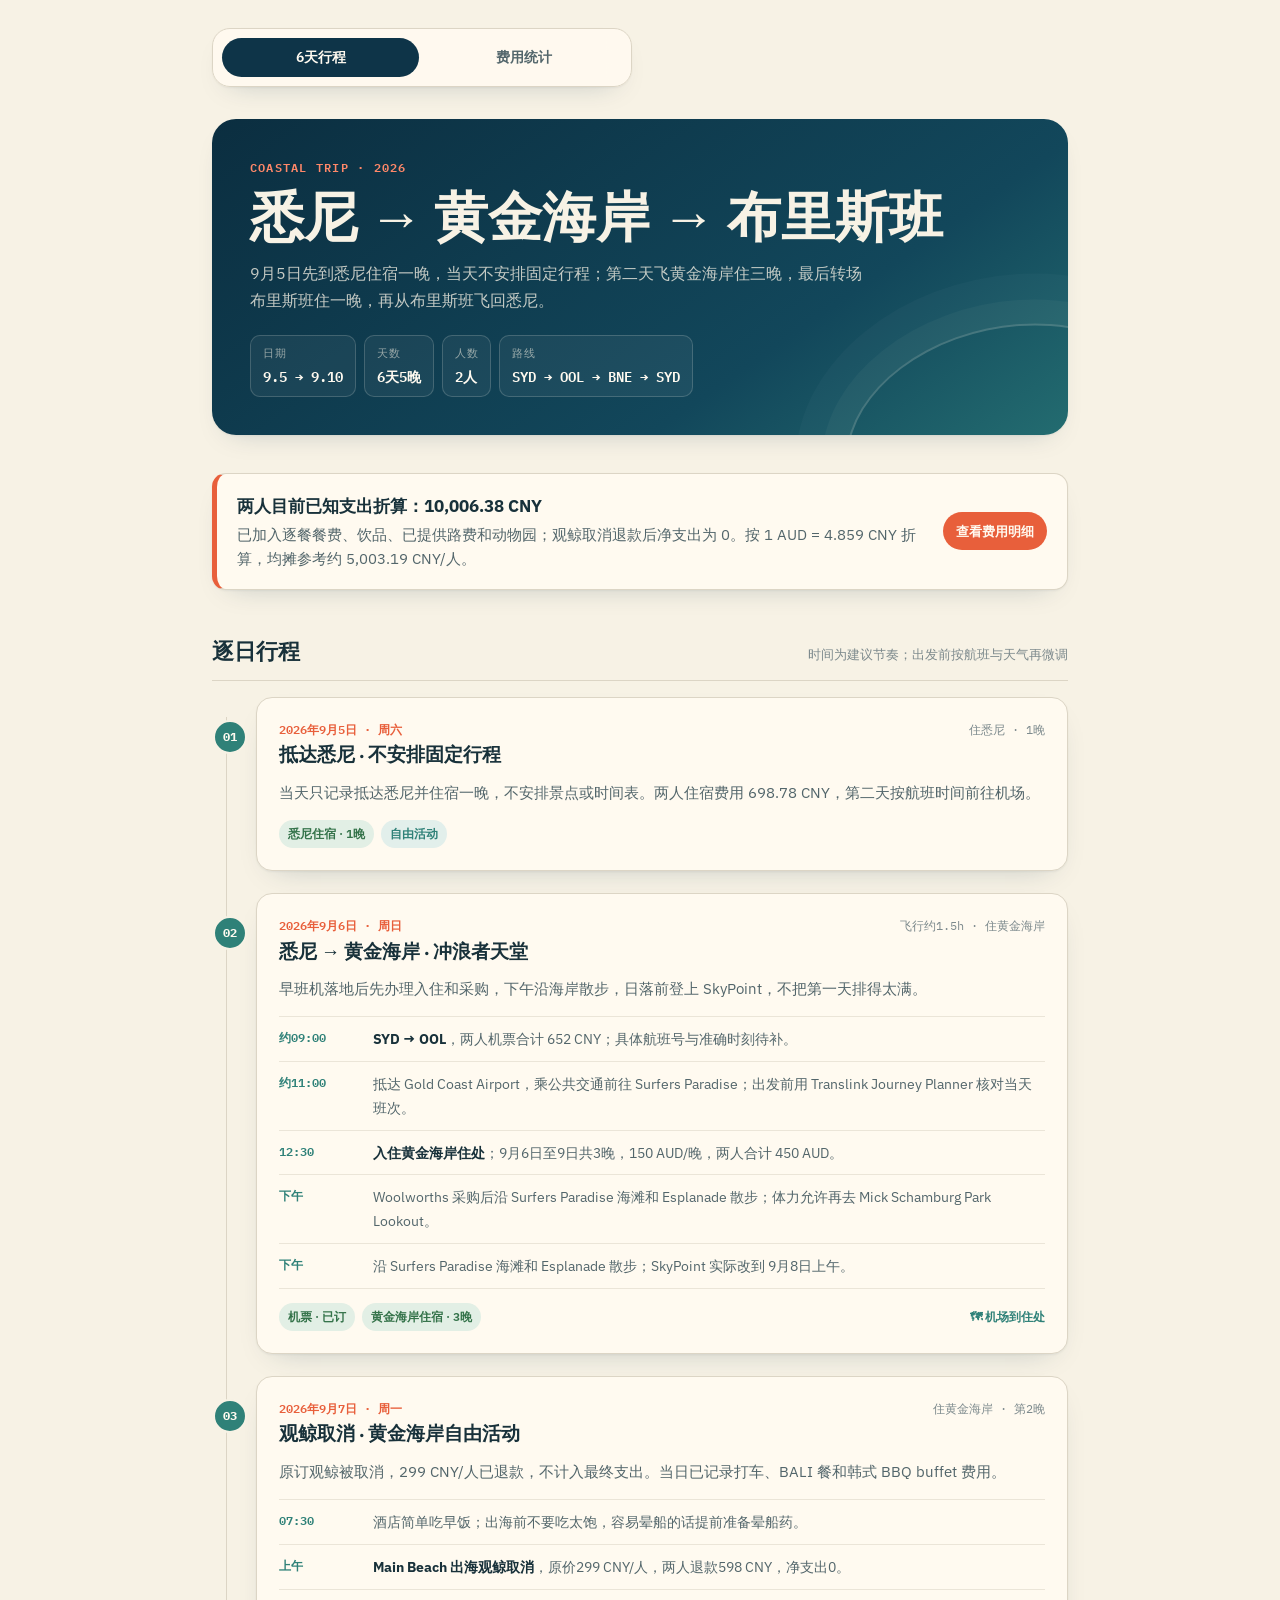
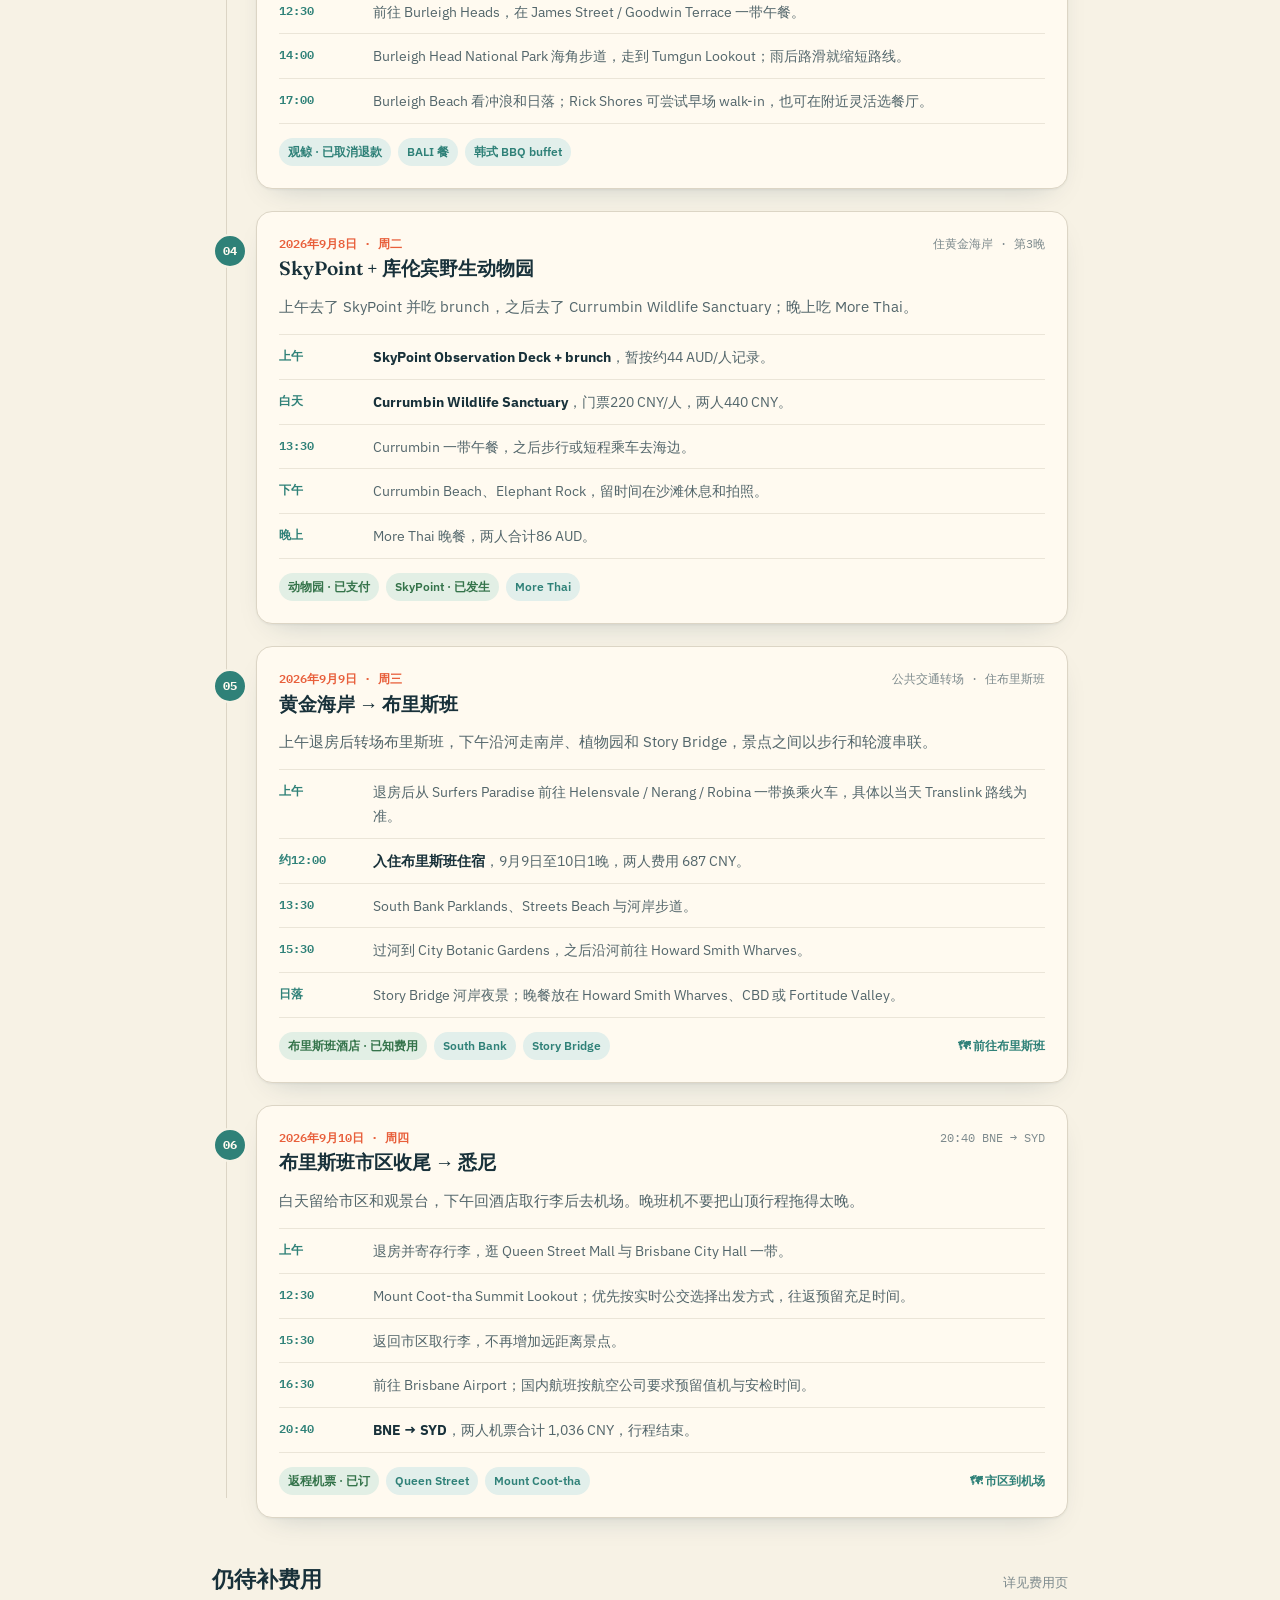
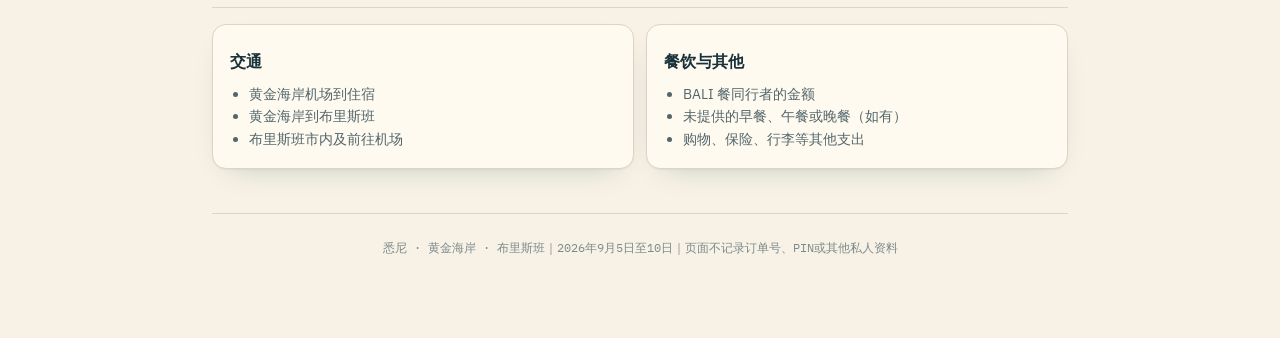
==== commit 4c732506: "补充实际餐饮路费并更新退款与动物园支出" ====
--- a/index.html
+++ b/index.html
@@ -18,7 +18,7 @@
     <div class="trip-stats"><div class="stat-chip"><span class="k">日期</span><span class="v">9.5 → 9.10</span></div><div class="stat-chip"><span class="k">天数</span><span class="v">6天5晚</span></div><div class="stat-chip"><span class="k">人数</span><span class="v">2人</span></div><div class="stat-chip"><span class="k">路线</span><span class="v">SYD → OOL → BNE → SYD</span></div></div>
   </header>
 
-  <section><div class="cost-callout"><div><strong>两人已知费用折算合计：6,699.72 CNY</strong><p>含往返大巴、两段机票、五晚住宿、已订观鲸和未订 SkyPoint。按 1 AUD = 4.859 CNY 折算，人均约 3,349.86 CNY；动物园尚未计入。</p></div><a class="pill-link" href="费用统计.html">查看费用明细</a></div></section>
+  <section><div class="cost-callout"><div><strong>两人目前已知支出折算：10,006.38 CNY</strong><p>已加入逐餐餐费、饮品、已提供路费和动物园；观鲸取消退款后净支出为 0。按 1 AUD = 4.859 CNY 折算，均摊参考约 5,003.19 CNY/人。</p></div><a class="pill-link" href="费用统计.html">查看费用明细</a></div></section>
 
   <section>
     <div class="section-head"><h2>逐日行程</h2><span class="hint">时间为建议节奏；出发前按航班与天气再微调</span></div>
@@ -37,35 +37,35 @@
           <div class="slot"><span class="when">约11:00</span><span class="what">抵达 Gold Coast Airport，乘公共交通前往 Surfers Paradise；出发前用 Translink Journey Planner 核对当天班次。</span></div>
           <div class="slot"><span class="when">12:30</span><span class="what"><b>入住黄金海岸住处</b>；9月6日至9日共3晚，150 AUD/晚，两人合计 450 AUD。</span></div>
           <div class="slot"><span class="when">下午</span><span class="what">Woolworths 采购后沿 Surfers Paradise 海滩和 Esplanade 散步；体力允许再去 Mick Schamburg Park Lookout。</span></div>
-          <div class="slot"><span class="when">日落</span><span class="what">SkyPoint Observation Deck 看海岸线与城市灯光，100 CNY/人、尚未预订；是否登塔按当天能见度决定。</span></div>
+          <div class="slot"><span class="when">下午</span><span class="what">沿 Surfers Paradise 海滩和 Esplanade 散步；SkyPoint 实际改到 9月8日上午。</span></div>
         </div>
-        <div class="day-foot"><span class="tag booked">机票 · 已订</span><span class="tag booked">黄金海岸住宿 · 3晚</span><span class="tag">SkyPoint · 未订</span><a class="map-link" href="https://www.google.com/maps/dir/?api=1&origin=Gold+Coast+Airport&destination=Surfers+Paradise%2C+QLD&travelmode=transit" target="_blank" rel="noopener">🗺 机场到住处</a></div>
+        <div class="day-foot"><span class="tag booked">机票 · 已订</span><span class="tag booked">黄金海岸住宿 · 3晚</span><a class="map-link" href="https://www.google.com/maps/dir/?api=1&origin=Gold+Coast+Airport&destination=Surfers+Paradise%2C+QLD&travelmode=transit" target="_blank" rel="noopener">🗺 机场到住处</a></div>
       </article>
 
       <article class="day" data-day="03">
-        <div class="day-head"><div><span class="day-date">2026年9月7日 · 周一</span><span class="day-title">出海观鲸 + 伯利角</span></div><div class="day-meta">住黄金海岸 · 第2晚</div></div>
-        <p class="day-intro">上午把时间留给观鲸，下午一路向南到伯利角徒步、看冲浪，晚上在海边吃饭。</p>
+        <div class="day-head"><div><span class="day-date">2026年9月7日 · 周一</span><span class="day-title">观鲸取消 · 黄金海岸自由活动</span></div><div class="day-meta">住黄金海岸 · 第2晚</div></div>
+        <p class="day-intro">原订观鲸被取消，299 CNY/人已退款，不计入最终支出。当日已记录打车、BALI 餐和韩式 BBQ buffet 费用。</p>
         <div class="schedule">
           <div class="slot"><span class="when">07:30</span><span class="what">酒店简单吃早饭；出海前不要吃太饱，容易晕船的话提前准备晕船药。</span></div>
-          <div class="slot"><span class="when">08:30</span><span class="what"><b>Main Beach 出海观鲸</b>，已订，299 CNY/人；预留约2.5至3小时，集合时间和地点按订单信息执行。</span></div>
+          <div class="slot"><span class="when">上午</span><span class="what"><b>Main Beach 出海观鲸取消</b>，原价299 CNY/人，两人退款598 CNY，净支出0。</span></div>
           <div class="slot"><span class="when">12:30</span><span class="what">前往 Burleigh Heads，在 James Street / Goodwin Terrace 一带午餐。</span></div>
           <div class="slot"><span class="when">14:00</span><span class="what">Burleigh Head National Park 海角步道，走到 Tumgun Lookout；雨后路滑就缩短路线。</span></div>
           <div class="slot"><span class="when">17:00</span><span class="what">Burleigh Beach 看冲浪和日落；Rick Shores 可尝试早场 walk-in，也可在附近灵活选餐厅。</span></div>
         </div>
-        <div class="day-foot"><span class="tag booked">观鲸 · 已订</span><span class="tag">Burleigh Head</span><span class="tag">海岸徒步</span><a class="map-link" href="https://www.google.com/maps/dir/?api=1&origin=Main+Beach%2C+QLD&destination=Burleigh+Head+National+Park&travelmode=transit" target="_blank" rel="noopener">🗺 Main Beach 到伯利角</a></div>
+        <div class="day-foot"><span class="tag">观鲸 · 已取消退款</span><span class="tag">BALI 餐</span><span class="tag">韩式 BBQ buffet</span></div>
       </article>
 
       <article class="day" data-day="04">
-        <div class="day-head"><div><span class="day-date">2026年9月8日 · 周二</span><span class="day-title">库伦宾野生动物园 + 海滩</span></div><div class="day-meta">住黄金海岸 · 第3晚</div></div>
-        <p class="day-intro">今天集中玩黄金海岸南端：上午动物园，下午 Currumbin Beach 与 Elephant Rock，减少跨城往返。</p>
+        <div class="day-head"><div><span class="day-date">2026年9月8日 · 周二</span><span class="day-title">SkyPoint + 库伦宾野生动物园</span></div><div class="day-meta">住黄金海岸 · 第3晚</div></div>
+        <p class="day-intro">上午去了 SkyPoint 并吃 brunch，之后去了 Currumbin Wildlife Sanctuary；晚上吃 More Thai。</p>
         <div class="schedule">
-          <div class="slot"><span class="when">09:00</span><span class="what">从 Surfers Paradise 出发，按当天公共交通班次前往 Currumbin Wildlife Sanctuary。</span></div>
-          <div class="slot"><span class="when">10:00–13:00</span><span class="what"><b>Currumbin Wildlife Sanctuary</b>；门票与考拉体验需提前看当天场次，园内表演时间以官网为准。</span></div>
+          <div class="slot"><span class="when">上午</span><span class="what"><b>SkyPoint Observation Deck + brunch</b>，暂按约44 AUD/人记录。</span></div>
+          <div class="slot"><span class="when">白天</span><span class="what"><b>Currumbin Wildlife Sanctuary</b>，门票220 CNY/人，两人440 CNY。</span></div>
           <div class="slot"><span class="when">13:30</span><span class="what">Currumbin 一带午餐，之后步行或短程乘车去海边。</span></div>
           <div class="slot"><span class="when">下午</span><span class="what">Currumbin Beach、Elephant Rock，留时间在沙滩休息和拍照。</span></div>
-          <div class="slot"><span class="when">18:00</span><span class="what">Currumbin Beach Vikings SLSC 海边晚餐；日落时段热门，确认行程后再订位。</span></div>
+          <div class="slot"><span class="when">晚上</span><span class="what">More Thai 晚餐，两人合计86 AUD。</span></div>
         </div>
-        <div class="day-foot"><span class="tag">动物园门票 · 待订</span><span class="tag">Elephant Rock</span><span class="tag">Vikings SLSC</span><a class="map-link" href="https://www.google.com/maps/dir/?api=1&origin=Currumbin+Wildlife+Sanctuary&destination=Currumbin+Beach+Vikings+Surf+Life+Saving+Club&travelmode=walking&waypoints=Elephant+Rock%2C+Currumbin" target="_blank" rel="noopener">🗺 库伦宾路线</a></div>
+        <div class="day-foot"><span class="tag booked">动物园 · 已支付</span><span class="tag booked">SkyPoint · 已发生</span><span class="tag">More Thai</span></div>
       </article>
 
       <article class="day" data-day="05">
@@ -96,6 +96,6 @@
     </div>
   </section>
 
-  <section><div class="section-head"><h2>需要最后确认</h2><span class="hint">动物园尚未计入费用</span></div><div class="panel-grid"><div class="panel"><h3>航班信息</h3><ul><li>SYD → OOL 的准确航班号和时间</li><li>两段机票是否包含托运行李</li></ul></div><div class="panel"><h3>待订项目</h3><ul><li>SkyPoint 门票</li><li>Currumbin Wildlife Sanctuary 门票与金额</li><li>Vikings SLSC 等日落餐厅</li></ul></div></div></section>
+  <section><div class="section-head"><h2>仍待补费用</h2><span class="hint">详见费用页</span></div><div class="panel-grid"><div class="panel"><h3>交通</h3><ul><li>黄金海岸机场到住宿</li><li>黄金海岸到布里斯班</li><li>布里斯班市内及前往机场</li></ul></div><div class="panel"><h3>餐饮与其他</h3><ul><li>BALI 餐同行者的金额</li><li>未提供的早餐、午餐或晚餐（如有）</li><li>购物、保险、行李等其他支出</li></ul></div></div></section>
   <footer>悉尼 · 黄金海岸 · 布里斯班｜2026年9月5日至10日｜页面不记录订单号、PIN或其他私人资料</footer>
 </div></body></html>
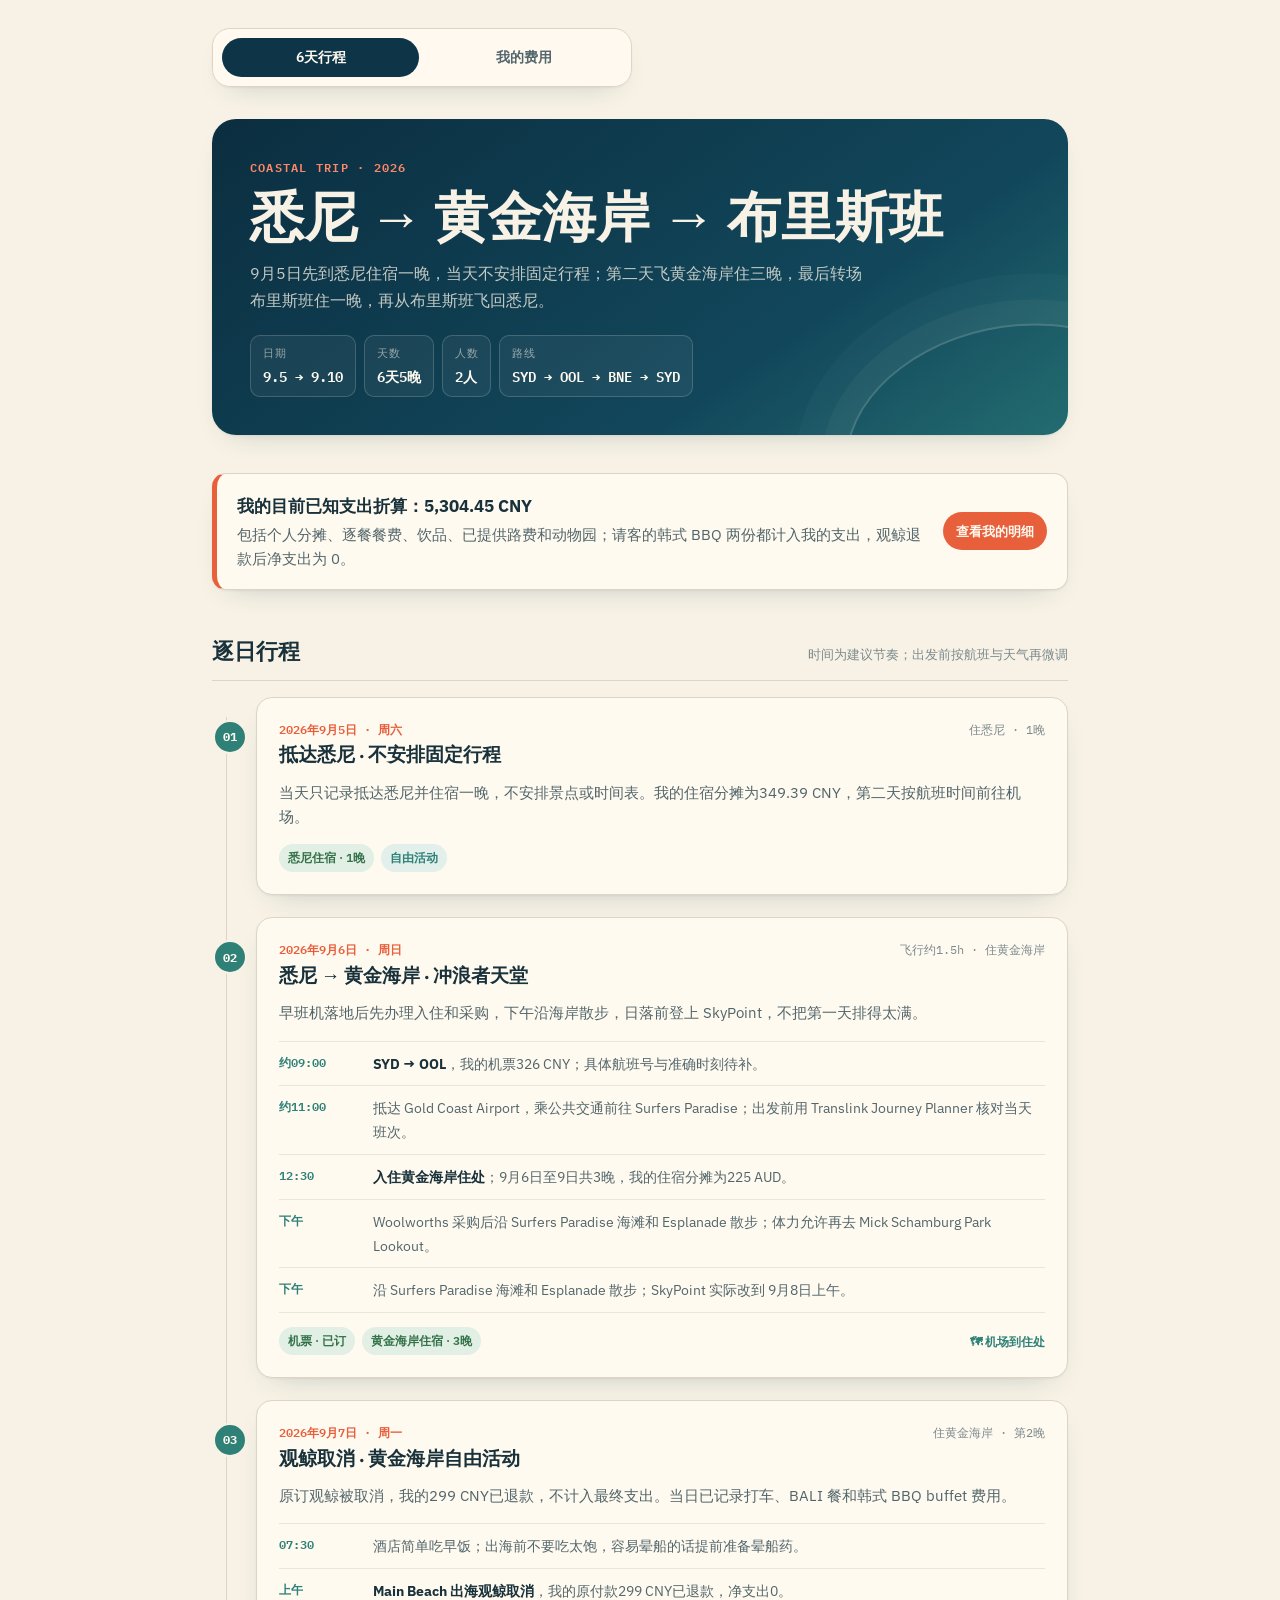
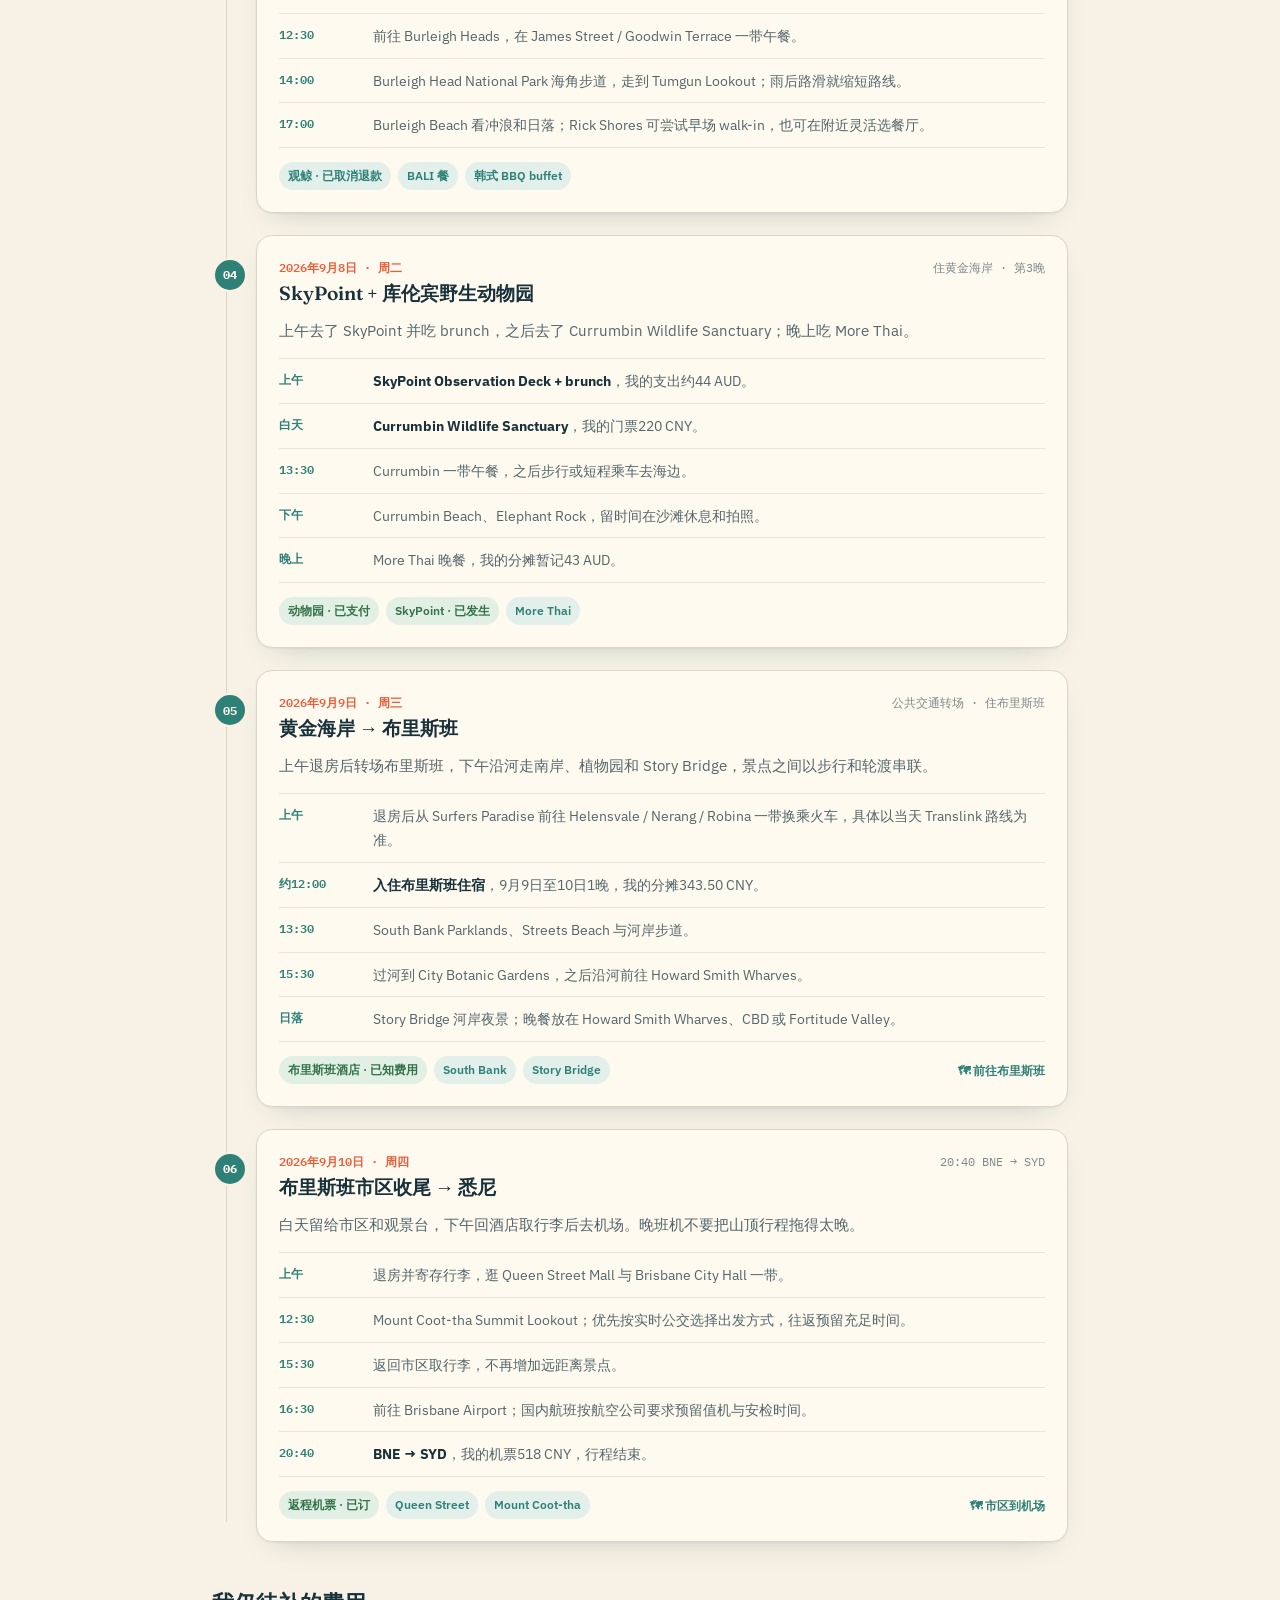
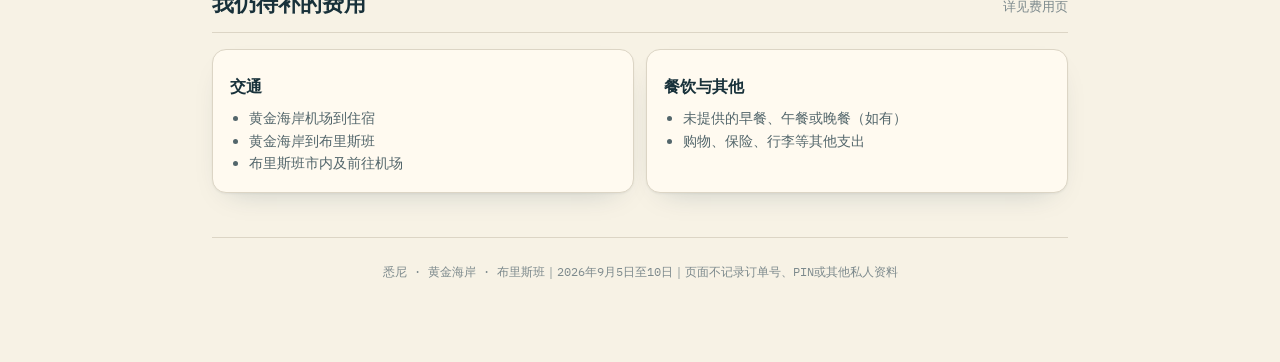
==== commit fe7832c7: "将费用页改为个人支出统计" ====
--- a/index.html
+++ b/index.html
@@ -11,21 +11,21 @@
 <link rel="stylesheet" href="trip-style.css?v=1">
 </head>
 <body><div class="wrap">
-  <nav class="sitenav" aria-label="站点导航"><a href="index.html" class="current">6天行程</a><a href="费用统计.html">费用统计</a></nav>
+  <nav class="sitenav" aria-label="站点导航"><a href="index.html" class="current">6天行程</a><a href="费用统计.html">我的费用</a></nav>
   <header class="masthead">
     <p class="eyebrow">Coastal trip · 2026</p><h1>悉尼 → 黄金海岸 → 布里斯班</h1>
     <p class="lede">9月5日先到悉尼住宿一晚，当天不安排固定行程；第二天飞黄金海岸住三晚，最后转场布里斯班住一晚，再从布里斯班飞回悉尼。</p>
     <div class="trip-stats"><div class="stat-chip"><span class="k">日期</span><span class="v">9.5 → 9.10</span></div><div class="stat-chip"><span class="k">天数</span><span class="v">6天5晚</span></div><div class="stat-chip"><span class="k">人数</span><span class="v">2人</span></div><div class="stat-chip"><span class="k">路线</span><span class="v">SYD → OOL → BNE → SYD</span></div></div>
   </header>
 
-  <section><div class="cost-callout"><div><strong>两人目前已知支出折算：10,006.38 CNY</strong><p>已加入逐餐餐费、饮品、已提供路费和动物园；观鲸取消退款后净支出为 0。按 1 AUD = 4.859 CNY 折算，均摊参考约 5,003.19 CNY/人。</p></div><a class="pill-link" href="费用统计.html">查看费用明细</a></div></section>
+  <section><div class="cost-callout"><div><strong>我的目前已知支出折算：5,304.45 CNY</strong><p>包括个人分摊、逐餐餐费、饮品、已提供路费和动物园；请客的韩式 BBQ 两份都计入我的支出，观鲸退款后净支出为 0。</p></div><a class="pill-link" href="费用统计.html">查看我的明细</a></div></section>
 
   <section>
     <div class="section-head"><h2>逐日行程</h2><span class="hint">时间为建议节奏；出发前按航班与天气再微调</span></div>
     <div class="timeline">
       <article class="day" data-day="01">
         <div class="day-head"><div><span class="day-date">2026年9月5日 · 周六</span><span class="day-title">抵达悉尼 · 不安排固定行程</span></div><div class="day-meta">住悉尼 · 1晚</div></div>
-        <p class="day-intro">当天只记录抵达悉尼并住宿一晚，不安排景点或时间表。两人住宿费用 698.78 CNY，第二天按航班时间前往机场。</p>
+        <p class="day-intro">当天只记录抵达悉尼并住宿一晚，不安排景点或时间表。我的住宿分摊为349.39 CNY，第二天按航班时间前往机场。</p>
         <div class="day-foot"><span class="tag booked">悉尼住宿 · 1晚</span><span class="tag">自由活动</span></div>
       </article>
 
@@ -33,9 +33,9 @@
         <div class="day-head"><div><span class="day-date">2026年9月6日 · 周日</span><span class="day-title">悉尼 → 黄金海岸 · 冲浪者天堂</span></div><div class="day-meta">飞行约1.5h · 住黄金海岸</div></div>
         <p class="day-intro">早班机落地后先办理入住和采购，下午沿海岸散步，日落前登上 SkyPoint，不把第一天排得太满。</p>
         <div class="schedule">
-          <div class="slot"><span class="when">约09:00</span><span class="what"><b>SYD → OOL</b>，两人机票合计 652 CNY；具体航班号与准确时刻待补。</span></div>
+          <div class="slot"><span class="when">约09:00</span><span class="what"><b>SYD → OOL</b>，我的机票326 CNY；具体航班号与准确时刻待补。</span></div>
           <div class="slot"><span class="when">约11:00</span><span class="what">抵达 Gold Coast Airport，乘公共交通前往 Surfers Paradise；出发前用 Translink Journey Planner 核对当天班次。</span></div>
-          <div class="slot"><span class="when">12:30</span><span class="what"><b>入住黄金海岸住处</b>；9月6日至9日共3晚，150 AUD/晚，两人合计 450 AUD。</span></div>
+          <div class="slot"><span class="when">12:30</span><span class="what"><b>入住黄金海岸住处</b>；9月6日至9日共3晚，我的住宿分摊为225 AUD。</span></div>
           <div class="slot"><span class="when">下午</span><span class="what">Woolworths 采购后沿 Surfers Paradise 海滩和 Esplanade 散步；体力允许再去 Mick Schamburg Park Lookout。</span></div>
           <div class="slot"><span class="when">下午</span><span class="what">沿 Surfers Paradise 海滩和 Esplanade 散步；SkyPoint 实际改到 9月8日上午。</span></div>
         </div>
@@ -44,10 +44,10 @@
 
       <article class="day" data-day="03">
         <div class="day-head"><div><span class="day-date">2026年9月7日 · 周一</span><span class="day-title">观鲸取消 · 黄金海岸自由活动</span></div><div class="day-meta">住黄金海岸 · 第2晚</div></div>
-        <p class="day-intro">原订观鲸被取消，299 CNY/人已退款，不计入最终支出。当日已记录打车、BALI 餐和韩式 BBQ buffet 费用。</p>
+        <p class="day-intro">原订观鲸被取消，我的299 CNY已退款，不计入最终支出。当日已记录打车、BALI 餐和韩式 BBQ buffet 费用。</p>
         <div class="schedule">
           <div class="slot"><span class="when">07:30</span><span class="what">酒店简单吃早饭；出海前不要吃太饱，容易晕船的话提前准备晕船药。</span></div>
-          <div class="slot"><span class="when">上午</span><span class="what"><b>Main Beach 出海观鲸取消</b>，原价299 CNY/人，两人退款598 CNY，净支出0。</span></div>
+          <div class="slot"><span class="when">上午</span><span class="what"><b>Main Beach 出海观鲸取消</b>，我的原付款299 CNY已退款，净支出0。</span></div>
           <div class="slot"><span class="when">12:30</span><span class="what">前往 Burleigh Heads，在 James Street / Goodwin Terrace 一带午餐。</span></div>
           <div class="slot"><span class="when">14:00</span><span class="what">Burleigh Head National Park 海角步道，走到 Tumgun Lookout；雨后路滑就缩短路线。</span></div>
           <div class="slot"><span class="when">17:00</span><span class="what">Burleigh Beach 看冲浪和日落；Rick Shores 可尝试早场 walk-in，也可在附近灵活选餐厅。</span></div>
@@ -59,11 +59,11 @@
         <div class="day-head"><div><span class="day-date">2026年9月8日 · 周二</span><span class="day-title">SkyPoint + 库伦宾野生动物园</span></div><div class="day-meta">住黄金海岸 · 第3晚</div></div>
         <p class="day-intro">上午去了 SkyPoint 并吃 brunch，之后去了 Currumbin Wildlife Sanctuary；晚上吃 More Thai。</p>
         <div class="schedule">
-          <div class="slot"><span class="when">上午</span><span class="what"><b>SkyPoint Observation Deck + brunch</b>，暂按约44 AUD/人记录。</span></div>
-          <div class="slot"><span class="when">白天</span><span class="what"><b>Currumbin Wildlife Sanctuary</b>，门票220 CNY/人，两人440 CNY。</span></div>
+          <div class="slot"><span class="when">上午</span><span class="what"><b>SkyPoint Observation Deck + brunch</b>，我的支出约44 AUD。</span></div>
+          <div class="slot"><span class="when">白天</span><span class="what"><b>Currumbin Wildlife Sanctuary</b>，我的门票220 CNY。</span></div>
           <div class="slot"><span class="when">13:30</span><span class="what">Currumbin 一带午餐，之后步行或短程乘车去海边。</span></div>
           <div class="slot"><span class="when">下午</span><span class="what">Currumbin Beach、Elephant Rock，留时间在沙滩休息和拍照。</span></div>
-          <div class="slot"><span class="when">晚上</span><span class="what">More Thai 晚餐，两人合计86 AUD。</span></div>
+          <div class="slot"><span class="when">晚上</span><span class="what">More Thai 晚餐，我的分摊暂记43 AUD。</span></div>
         </div>
         <div class="day-foot"><span class="tag booked">动物园 · 已支付</span><span class="tag booked">SkyPoint · 已发生</span><span class="tag">More Thai</span></div>
       </article>
@@ -73,7 +73,7 @@
         <p class="day-intro">上午退房后转场布里斯班，下午沿河走南岸、植物园和 Story Bridge，景点之间以步行和轮渡串联。</p>
         <div class="schedule">
           <div class="slot"><span class="when">上午</span><span class="what">退房后从 Surfers Paradise 前往 Helensvale / Nerang / Robina 一带换乘火车，具体以当天 Translink 路线为准。</span></div>
-          <div class="slot"><span class="when">约12:00</span><span class="what"><b>入住布里斯班住宿</b>，9月9日至10日1晚，两人费用 687 CNY。</span></div>
+          <div class="slot"><span class="when">约12:00</span><span class="what"><b>入住布里斯班住宿</b>，9月9日至10日1晚，我的分摊343.50 CNY。</span></div>
           <div class="slot"><span class="when">13:30</span><span class="what">South Bank Parklands、Streets Beach 与河岸步道。</span></div>
           <div class="slot"><span class="when">15:30</span><span class="what">过河到 City Botanic Gardens，之后沿河前往 Howard Smith Wharves。</span></div>
           <div class="slot"><span class="when">日落</span><span class="what">Story Bridge 河岸夜景；晚餐放在 Howard Smith Wharves、CBD 或 Fortitude Valley。</span></div>
@@ -89,13 +89,13 @@
           <div class="slot"><span class="when">12:30</span><span class="what">Mount Coot-tha Summit Lookout；优先按实时公交选择出发方式，往返预留充足时间。</span></div>
           <div class="slot"><span class="when">15:30</span><span class="what">返回市区取行李，不再增加远距离景点。</span></div>
           <div class="slot"><span class="when">16:30</span><span class="what">前往 Brisbane Airport；国内航班按航空公司要求预留值机与安检时间。</span></div>
-          <div class="slot"><span class="when">20:40</span><span class="what"><b>BNE → SYD</b>，两人机票合计 1,036 CNY，行程结束。</span></div>
+          <div class="slot"><span class="when">20:40</span><span class="what"><b>BNE → SYD</b>，我的机票518 CNY，行程结束。</span></div>
         </div>
         <div class="day-foot"><span class="tag booked">返程机票 · 已订</span><span class="tag">Queen Street</span><span class="tag">Mount Coot-tha</span><a class="map-link" href="https://www.google.com/maps/dir/?api=1&origin=Brisbane+CBD&destination=Brisbane+Airport&travelmode=transit" target="_blank" rel="noopener">🗺 市区到机场</a></div>
       </article>
     </div>
   </section>
 
-  <section><div class="section-head"><h2>仍待补费用</h2><span class="hint">详见费用页</span></div><div class="panel-grid"><div class="panel"><h3>交通</h3><ul><li>黄金海岸机场到住宿</li><li>黄金海岸到布里斯班</li><li>布里斯班市内及前往机场</li></ul></div><div class="panel"><h3>餐饮与其他</h3><ul><li>BALI 餐同行者的金额</li><li>未提供的早餐、午餐或晚餐（如有）</li><li>购物、保险、行李等其他支出</li></ul></div></div></section>
+  <section><div class="section-head"><h2>我仍待补的费用</h2><span class="hint">详见费用页</span></div><div class="panel-grid"><div class="panel"><h3>交通</h3><ul><li>黄金海岸机场到住宿</li><li>黄金海岸到布里斯班</li><li>布里斯班市内及前往机场</li></ul></div><div class="panel"><h3>餐饮与其他</h3><ul><li>未提供的早餐、午餐或晚餐（如有）</li><li>购物、保险、行李等其他支出</li></ul></div></div></section>
   <footer>悉尼 · 黄金海岸 · 布里斯班｜2026年9月5日至10日｜页面不记录订单号、PIN或其他私人资料</footer>
 </div></body></html>
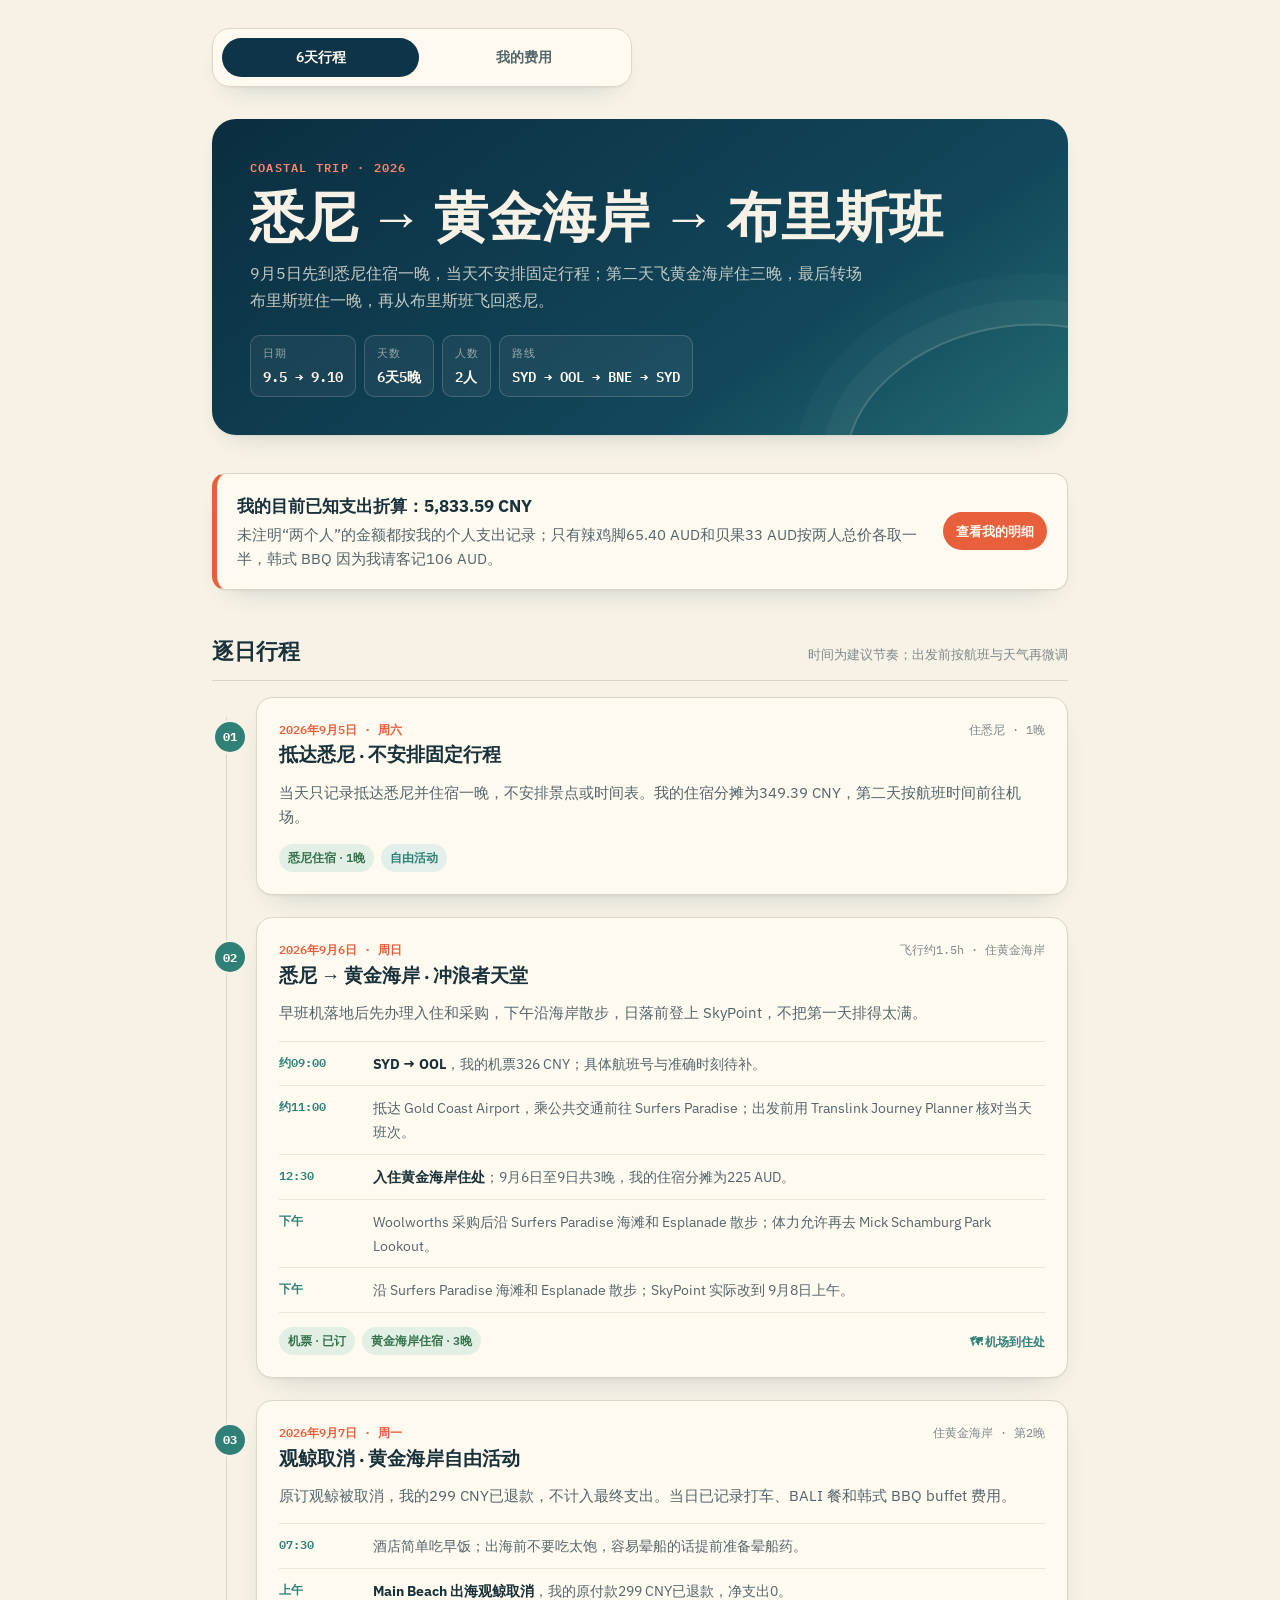
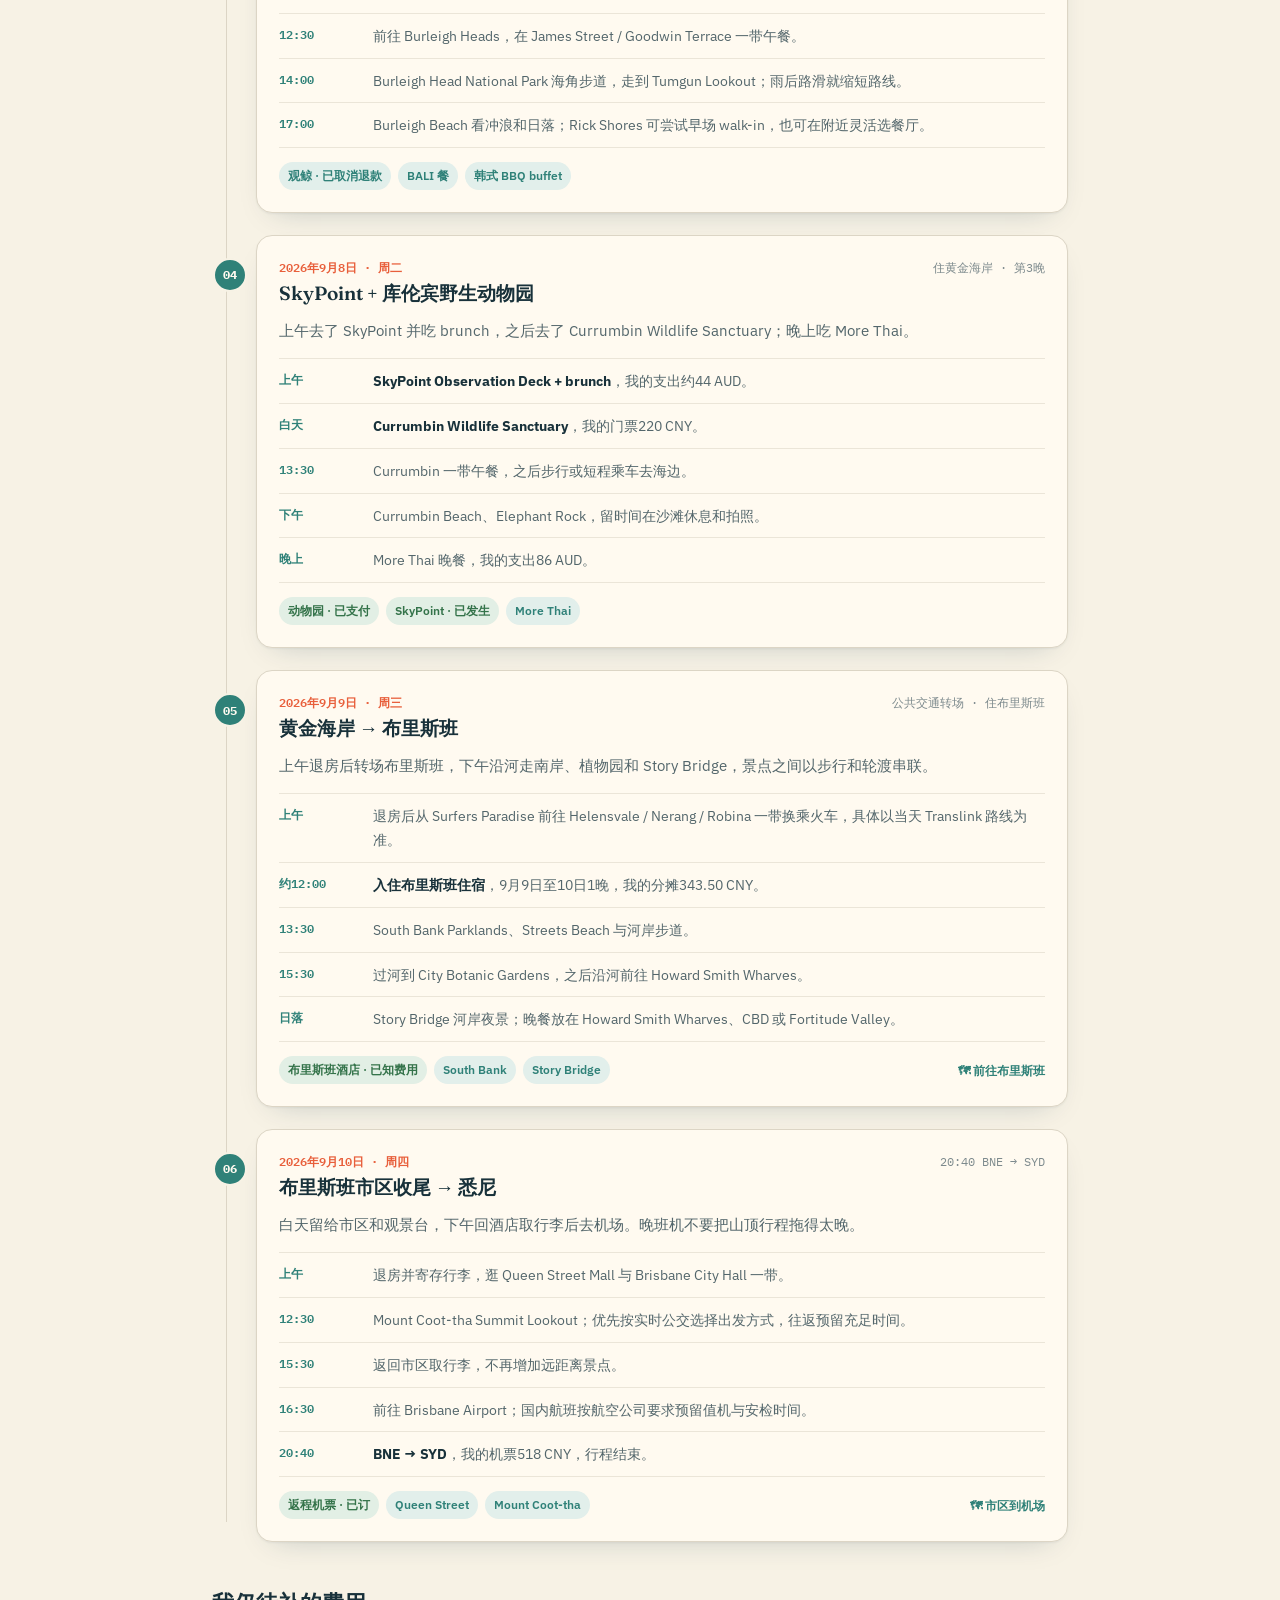
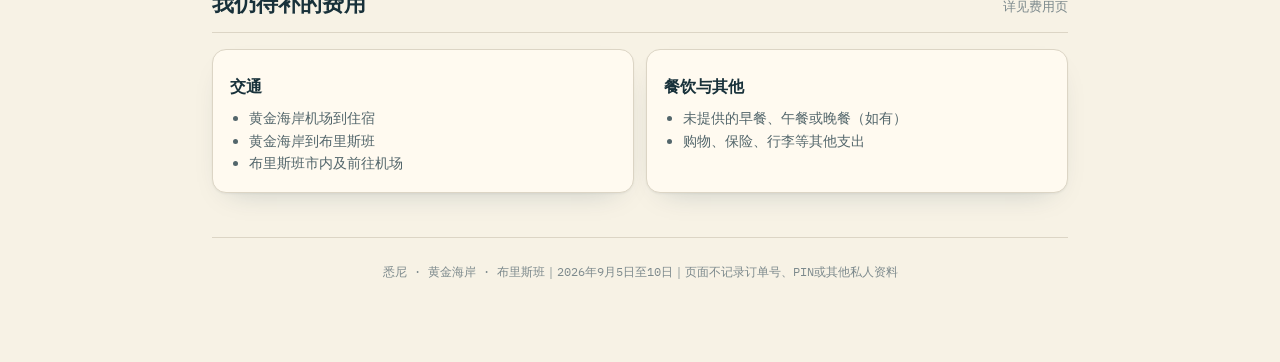
==== commit 7d0024f5: "按用户提供的个人金额修正餐饮费用" ====
--- a/index.html
+++ b/index.html
@@ -18,7 +18,7 @@
     <div class="trip-stats"><div class="stat-chip"><span class="k">日期</span><span class="v">9.5 → 9.10</span></div><div class="stat-chip"><span class="k">天数</span><span class="v">6天5晚</span></div><div class="stat-chip"><span class="k">人数</span><span class="v">2人</span></div><div class="stat-chip"><span class="k">路线</span><span class="v">SYD → OOL → BNE → SYD</span></div></div>
   </header>
 
-  <section><div class="cost-callout"><div><strong>我的目前已知支出折算：5,304.45 CNY</strong><p>包括个人分摊、逐餐餐费、饮品、已提供路费和动物园；请客的韩式 BBQ 两份都计入我的支出，观鲸退款后净支出为 0。</p></div><a class="pill-link" href="费用统计.html">查看我的明细</a></div></section>
+  <section><div class="cost-callout"><div><strong>我的目前已知支出折算：5,833.59 CNY</strong><p>未注明“两个人”的金额都按我的个人支出记录；只有辣鸡脚65.40 AUD和贝果33 AUD按两人总价各取一半，韩式 BBQ 因为我请客记106 AUD。</p></div><a class="pill-link" href="费用统计.html">查看我的明细</a></div></section>
 
   <section>
     <div class="section-head"><h2>逐日行程</h2><span class="hint">时间为建议节奏；出发前按航班与天气再微调</span></div>
@@ -63,7 +63,7 @@
           <div class="slot"><span class="when">白天</span><span class="what"><b>Currumbin Wildlife Sanctuary</b>，我的门票220 CNY。</span></div>
           <div class="slot"><span class="when">13:30</span><span class="what">Currumbin 一带午餐，之后步行或短程乘车去海边。</span></div>
           <div class="slot"><span class="when">下午</span><span class="what">Currumbin Beach、Elephant Rock，留时间在沙滩休息和拍照。</span></div>
-          <div class="slot"><span class="when">晚上</span><span class="what">More Thai 晚餐，我的分摊暂记43 AUD。</span></div>
+          <div class="slot"><span class="when">晚上</span><span class="what">More Thai 晚餐，我的支出86 AUD。</span></div>
         </div>
         <div class="day-foot"><span class="tag booked">动物园 · 已支付</span><span class="tag booked">SkyPoint · 已发生</span><span class="tag">More Thai</span></div>
       </article>
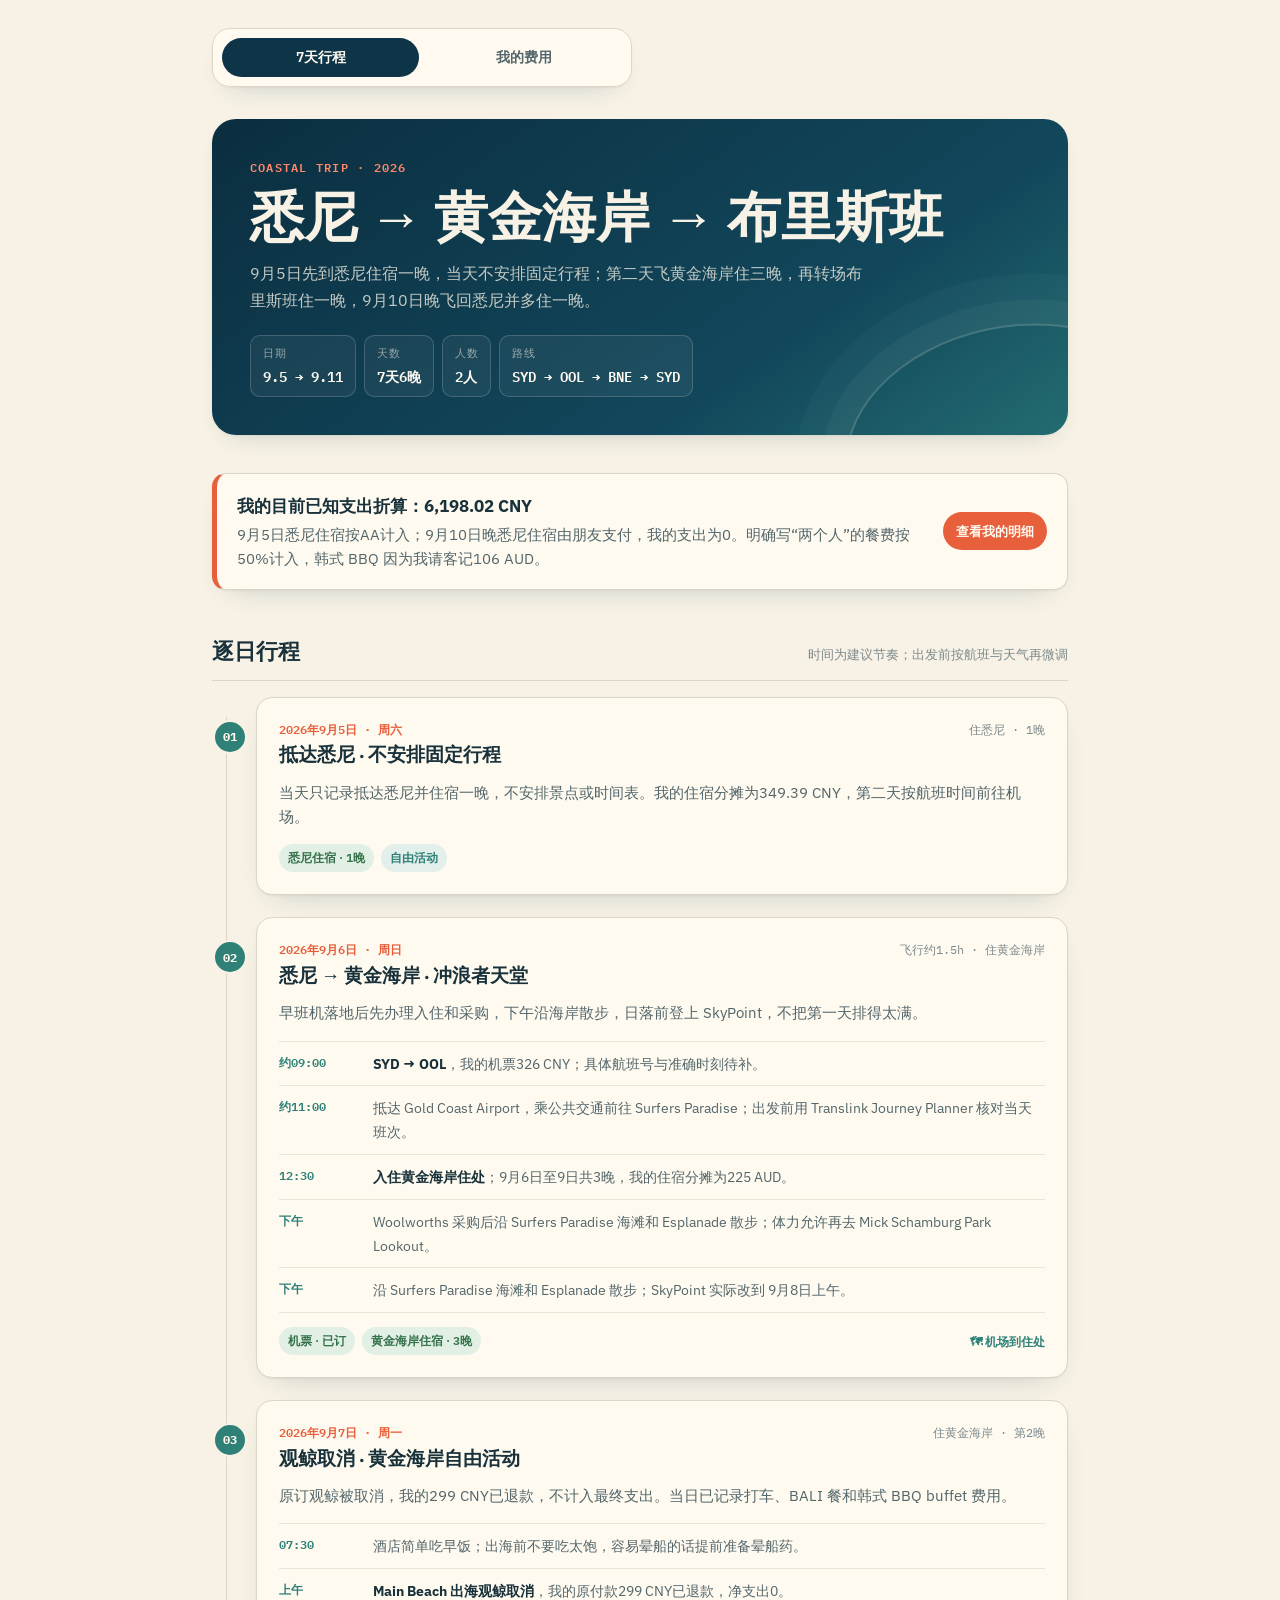
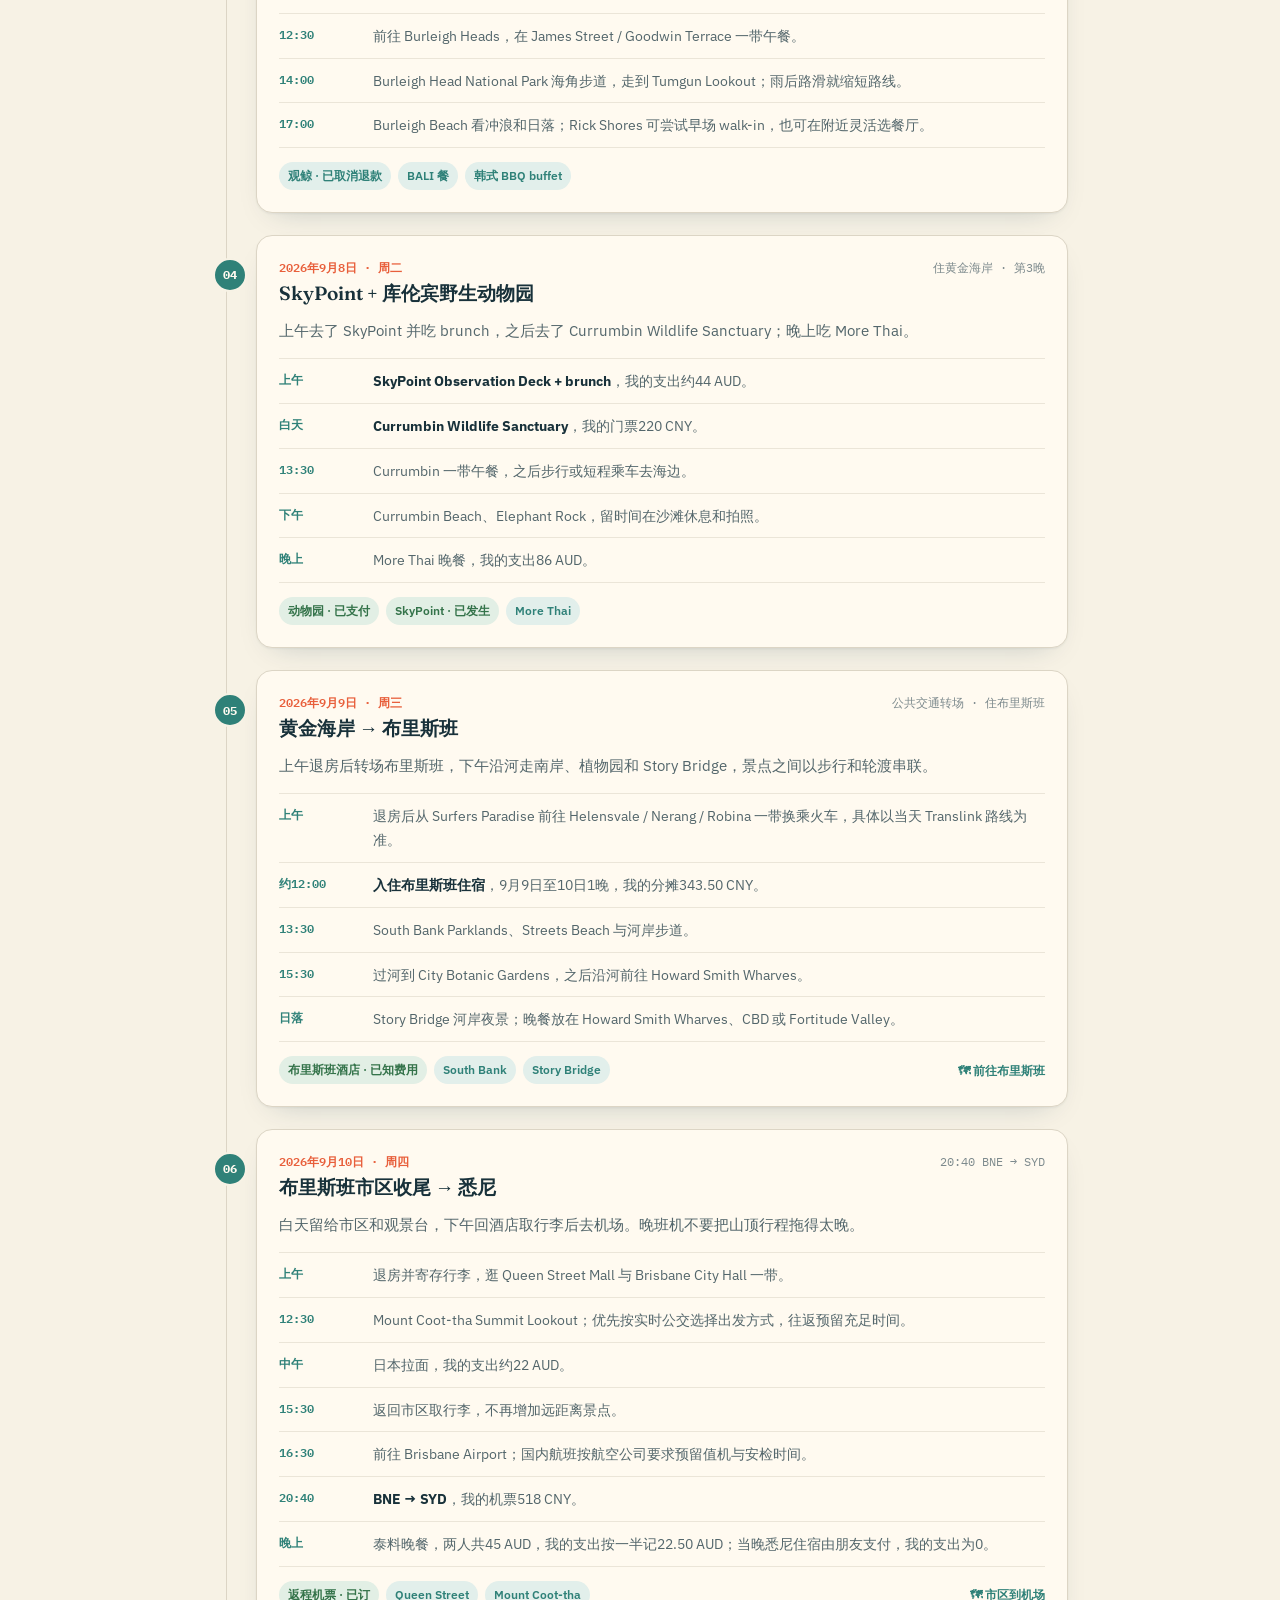
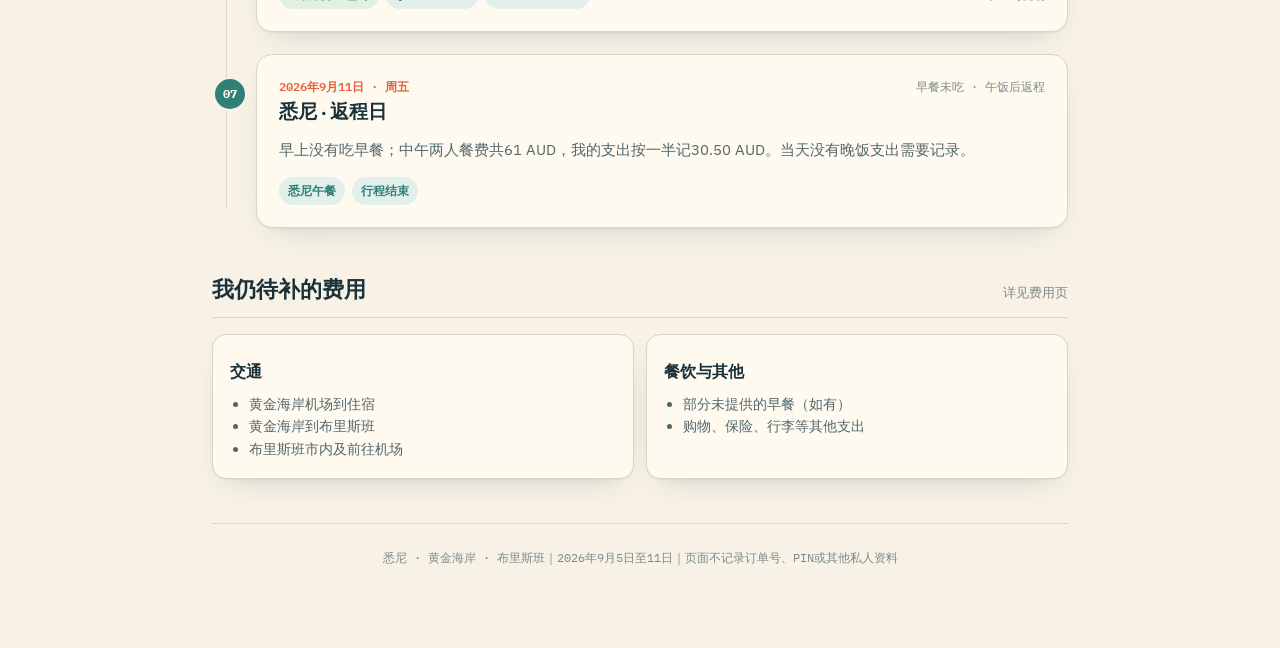
==== commit 00481168: "延长悉尼行程并补充个人餐费" ====
--- a/index.html
+++ b/index.html
@@ -2,23 +2,23 @@
 <html lang="zh-CN">
 <head>
 <meta charset="UTF-8"><meta name="viewport" content="width=device-width, initial-scale=1.0">
-<meta name="description" content="2026年9月5日至10日，悉尼、黄金海岸与布里斯班6天5晚双人旅行计划。">
-<meta property="og:title" content="悉尼 · 黄金海岸 · 布里斯班"><meta property="og:description" content="2026.9.5—9.10 · 6天5晚双人旅行计划"><meta property="og:type" content="website"><meta property="og:image" content="og.png">
-<meta name="twitter:card" content="summary_large_image"><meta name="twitter:title" content="悉尼 · 黄金海岸 · 布里斯班"><meta name="twitter:description" content="2026.9.5—9.10 · 6天5晚双人旅行计划"><meta name="twitter:image" content="og.png">
-<title>悉尼 · 黄金海岸 · 布里斯班 6天行程</title>
+<meta name="description" content="2026年9月5日至11日，悉尼、黄金海岸与布里斯班7天6晚双人旅行记录。">
+<meta property="og:title" content="悉尼 · 黄金海岸 · 布里斯班"><meta property="og:description" content="2026.9.5—9.11 · 7天6晚双人旅行记录"><meta property="og:type" content="website"><meta property="og:image" content="og.png">
+<meta name="twitter:card" content="summary_large_image"><meta name="twitter:title" content="悉尼 · 黄金海岸 · 布里斯班"><meta name="twitter:description" content="2026.9.5—9.11 · 7天6晚双人旅行记录"><meta name="twitter:image" content="og.png">
+<title>悉尼 · 黄金海岸 · 布里斯班 7天行程</title>
 <link rel="preconnect" href="https://fonts.googleapis.com"><link rel="preconnect" href="https://fonts.gstatic.com" crossorigin>
 <link href="https://fonts.googleapis.com/css2?family=Fraunces:opsz,wght@9..144,400;9..144,500;9..144,600;9..144,700&family=IBM+Plex+Sans:wght@400;500;600;700&family=IBM+Plex+Mono:wght@400;500;600&display=swap" rel="stylesheet">
 <link rel="stylesheet" href="trip-style.css?v=1">
 </head>
 <body><div class="wrap">
-  <nav class="sitenav" aria-label="站点导航"><a href="index.html" class="current">6天行程</a><a href="费用统计.html">我的费用</a></nav>
+  <nav class="sitenav" aria-label="站点导航"><a href="index.html" class="current">7天行程</a><a href="费用统计.html">我的费用</a></nav>
   <header class="masthead">
     <p class="eyebrow">Coastal trip · 2026</p><h1>悉尼 → 黄金海岸 → 布里斯班</h1>
-    <p class="lede">9月5日先到悉尼住宿一晚，当天不安排固定行程；第二天飞黄金海岸住三晚，最后转场布里斯班住一晚，再从布里斯班飞回悉尼。</p>
-    <div class="trip-stats"><div class="stat-chip"><span class="k">日期</span><span class="v">9.5 → 9.10</span></div><div class="stat-chip"><span class="k">天数</span><span class="v">6天5晚</span></div><div class="stat-chip"><span class="k">人数</span><span class="v">2人</span></div><div class="stat-chip"><span class="k">路线</span><span class="v">SYD → OOL → BNE → SYD</span></div></div>
+    <p class="lede">9月5日先到悉尼住宿一晚，当天不安排固定行程；第二天飞黄金海岸住三晚，再转场布里斯班住一晚，9月10日晚飞回悉尼并多住一晚。</p>
+    <div class="trip-stats"><div class="stat-chip"><span class="k">日期</span><span class="v">9.5 → 9.11</span></div><div class="stat-chip"><span class="k">天数</span><span class="v">7天6晚</span></div><div class="stat-chip"><span class="k">人数</span><span class="v">2人</span></div><div class="stat-chip"><span class="k">路线</span><span class="v">SYD → OOL → BNE → SYD</span></div></div>
   </header>
 
-  <section><div class="cost-callout"><div><strong>我的目前已知支出折算：5,833.59 CNY</strong><p>未注明“两个人”的金额都按我的个人支出记录；只有辣鸡脚65.40 AUD和贝果33 AUD按两人总价各取一半，韩式 BBQ 因为我请客记106 AUD。</p></div><a class="pill-link" href="费用统计.html">查看我的明细</a></div></section>
+  <section><div class="cost-callout"><div><strong>我的目前已知支出折算：6,198.02 CNY</strong><p>9月5日悉尼住宿按AA计入；9月10日晚悉尼住宿由朋友支付，我的支出为0。明确写“两个人”的餐费按50%计入，韩式 BBQ 因为我请客记106 AUD。</p></div><a class="pill-link" href="费用统计.html">查看我的明细</a></div></section>
 
   <section>
     <div class="section-head"><h2>逐日行程</h2><span class="hint">时间为建议节奏；出发前按航班与天气再微调</span></div>
@@ -87,15 +87,23 @@
         <div class="schedule">
           <div class="slot"><span class="when">上午</span><span class="what">退房并寄存行李，逛 Queen Street Mall 与 Brisbane City Hall 一带。</span></div>
           <div class="slot"><span class="when">12:30</span><span class="what">Mount Coot-tha Summit Lookout；优先按实时公交选择出发方式，往返预留充足时间。</span></div>
+          <div class="slot"><span class="when">中午</span><span class="what">日本拉面，我的支出约22 AUD。</span></div>
           <div class="slot"><span class="when">15:30</span><span class="what">返回市区取行李，不再增加远距离景点。</span></div>
           <div class="slot"><span class="when">16:30</span><span class="what">前往 Brisbane Airport；国内航班按航空公司要求预留值机与安检时间。</span></div>
-          <div class="slot"><span class="when">20:40</span><span class="what"><b>BNE → SYD</b>，我的机票518 CNY，行程结束。</span></div>
+          <div class="slot"><span class="when">20:40</span><span class="what"><b>BNE → SYD</b>，我的机票518 CNY。</span></div>
+          <div class="slot"><span class="when">晚上</span><span class="what">泰料晚餐，两人共45 AUD，我的支出按一半记22.50 AUD；当晚悉尼住宿由朋友支付，我的支出为0。</span></div>
         </div>
         <div class="day-foot"><span class="tag booked">返程机票 · 已订</span><span class="tag">Queen Street</span><span class="tag">Mount Coot-tha</span><a class="map-link" href="https://www.google.com/maps/dir/?api=1&origin=Brisbane+CBD&destination=Brisbane+Airport&travelmode=transit" target="_blank" rel="noopener">🗺 市区到机场</a></div>
+      </article>
+
+      <article class="day" data-day="07">
+        <div class="day-head"><div><span class="day-date">2026年9月11日 · 周五</span><span class="day-title">悉尼 · 返程日</span></div><div class="day-meta">早餐未吃 · 午饭后返程</div></div>
+        <p class="day-intro">早上没有吃早餐；中午两人餐费共61 AUD，我的支出按一半记30.50 AUD。当天没有晚饭支出需要记录。</p>
+        <div class="day-foot"><span class="tag">悉尼午餐</span><span class="tag">行程结束</span></div>
       </article>
     </div>
   </section>
 
-  <section><div class="section-head"><h2>我仍待补的费用</h2><span class="hint">详见费用页</span></div><div class="panel-grid"><div class="panel"><h3>交通</h3><ul><li>黄金海岸机场到住宿</li><li>黄金海岸到布里斯班</li><li>布里斯班市内及前往机场</li></ul></div><div class="panel"><h3>餐饮与其他</h3><ul><li>未提供的早餐、午餐或晚餐（如有）</li><li>购物、保险、行李等其他支出</li></ul></div></div></section>
-  <footer>悉尼 · 黄金海岸 · 布里斯班｜2026年9月5日至10日｜页面不记录订单号、PIN或其他私人资料</footer>
+  <section><div class="section-head"><h2>我仍待补的费用</h2><span class="hint">详见费用页</span></div><div class="panel-grid"><div class="panel"><h3>交通</h3><ul><li>黄金海岸机场到住宿</li><li>黄金海岸到布里斯班</li><li>布里斯班市内及前往机场</li></ul></div><div class="panel"><h3>餐饮与其他</h3><ul><li>部分未提供的早餐（如有）</li><li>购物、保险、行李等其他支出</li></ul></div></div></section>
+  <footer>悉尼 · 黄金海岸 · 布里斯班｜2026年9月5日至11日｜页面不记录订单号、PIN或其他私人资料</footer>
 </div></body></html>
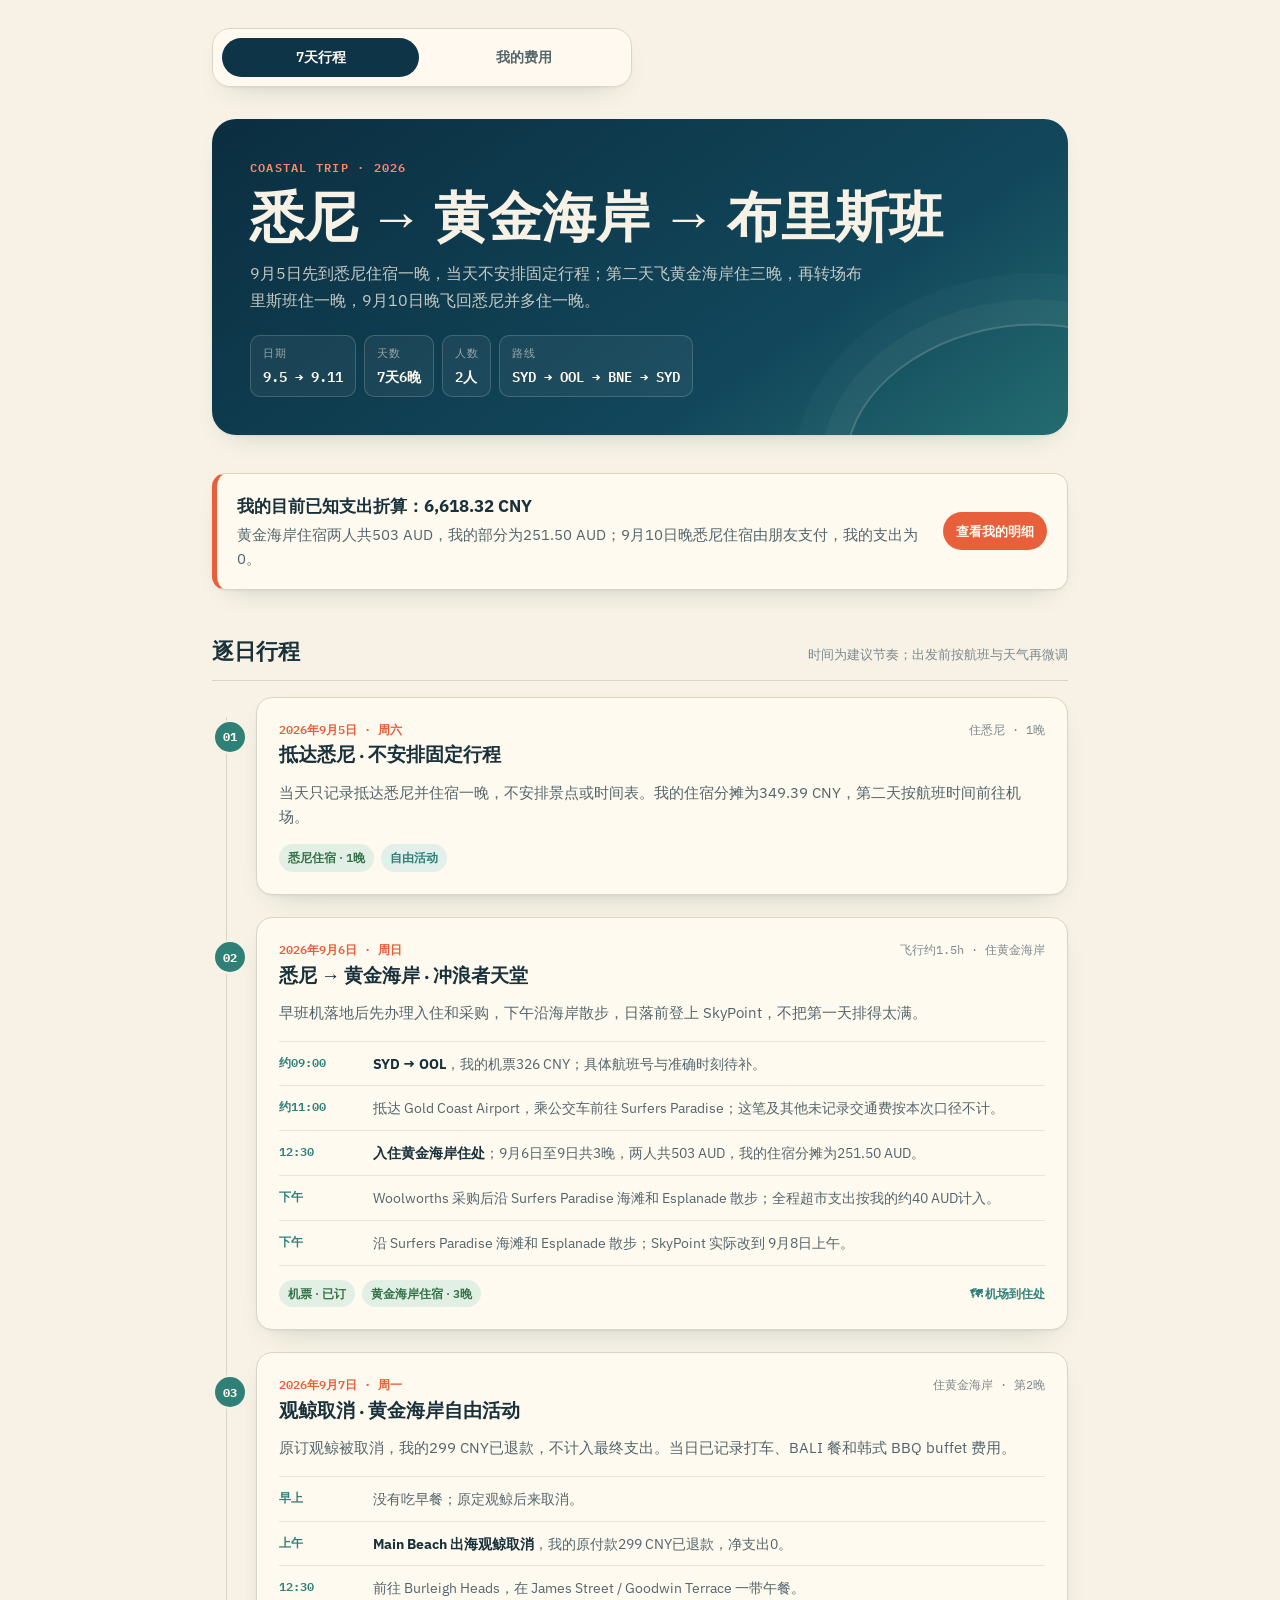
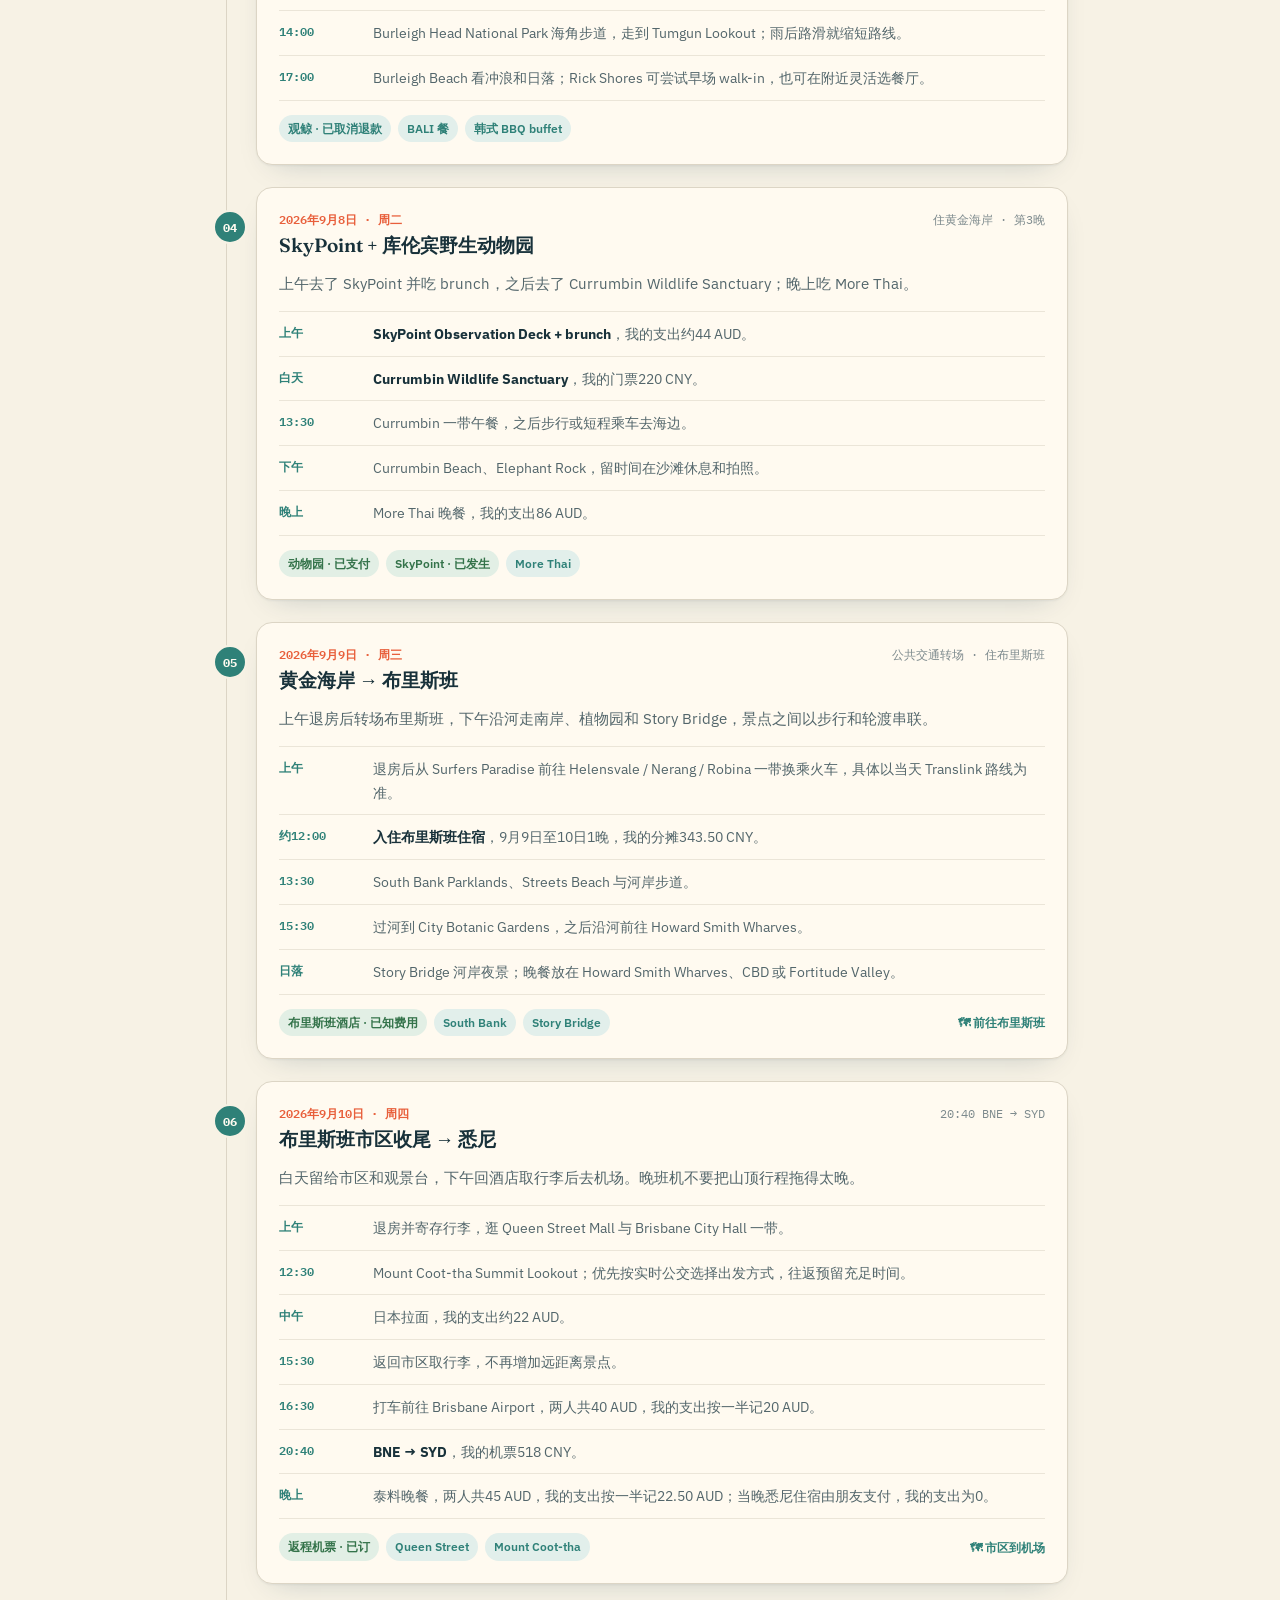
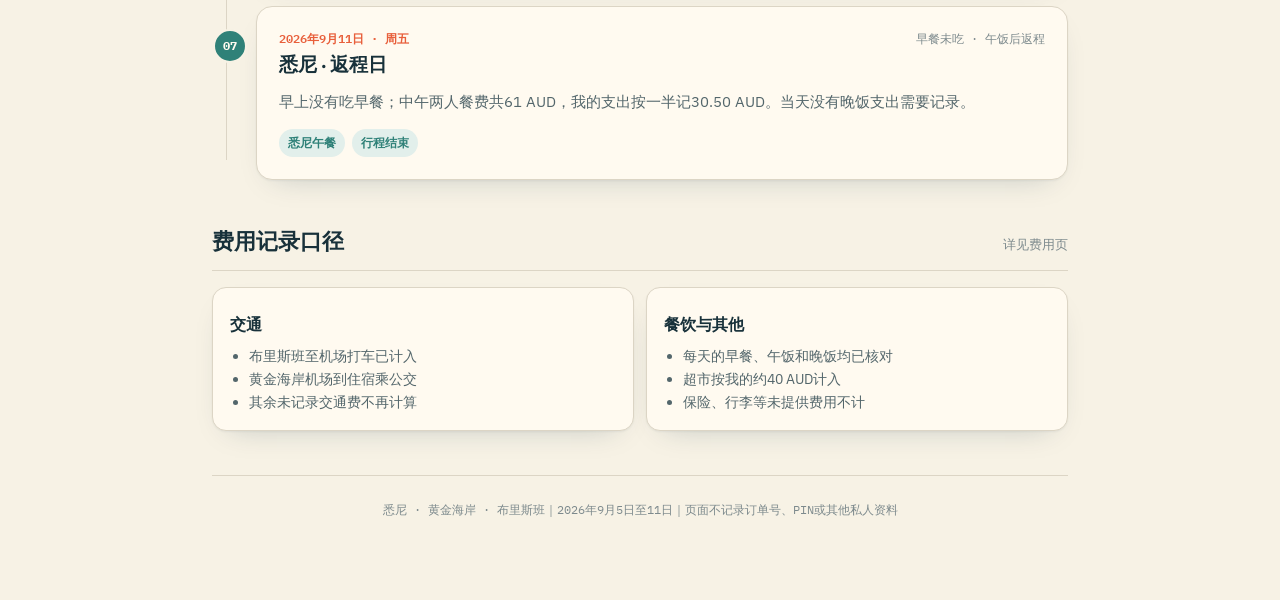
==== commit 5febe891: "补全住宿交通超市与早餐费用" ====
--- a/index.html
+++ b/index.html
@@ -18,7 +18,7 @@
     <div class="trip-stats"><div class="stat-chip"><span class="k">日期</span><span class="v">9.5 → 9.11</span></div><div class="stat-chip"><span class="k">天数</span><span class="v">7天6晚</span></div><div class="stat-chip"><span class="k">人数</span><span class="v">2人</span></div><div class="stat-chip"><span class="k">路线</span><span class="v">SYD → OOL → BNE → SYD</span></div></div>
   </header>
 
-  <section><div class="cost-callout"><div><strong>我的目前已知支出折算：6,198.02 CNY</strong><p>9月5日悉尼住宿按AA计入；9月10日晚悉尼住宿由朋友支付，我的支出为0。明确写“两个人”的餐费按50%计入，韩式 BBQ 因为我请客记106 AUD。</p></div><a class="pill-link" href="费用统计.html">查看我的明细</a></div></section>
+  <section><div class="cost-callout"><div><strong>我的目前已知支出折算：6,618.32 CNY</strong><p>黄金海岸住宿两人共503 AUD，我的部分为251.50 AUD；9月10日晚悉尼住宿由朋友支付，我的支出为0。</p></div><a class="pill-link" href="费用统计.html">查看我的明细</a></div></section>
 
   <section>
     <div class="section-head"><h2>逐日行程</h2><span class="hint">时间为建议节奏；出发前按航班与天气再微调</span></div>
@@ -34,9 +34,9 @@
         <p class="day-intro">早班机落地后先办理入住和采购，下午沿海岸散步，日落前登上 SkyPoint，不把第一天排得太满。</p>
         <div class="schedule">
           <div class="slot"><span class="when">约09:00</span><span class="what"><b>SYD → OOL</b>，我的机票326 CNY；具体航班号与准确时刻待补。</span></div>
-          <div class="slot"><span class="when">约11:00</span><span class="what">抵达 Gold Coast Airport，乘公共交通前往 Surfers Paradise；出发前用 Translink Journey Planner 核对当天班次。</span></div>
-          <div class="slot"><span class="when">12:30</span><span class="what"><b>入住黄金海岸住处</b>；9月6日至9日共3晚，我的住宿分摊为225 AUD。</span></div>
-          <div class="slot"><span class="when">下午</span><span class="what">Woolworths 采购后沿 Surfers Paradise 海滩和 Esplanade 散步；体力允许再去 Mick Schamburg Park Lookout。</span></div>
+          <div class="slot"><span class="when">约11:00</span><span class="what">抵达 Gold Coast Airport，乘公交车前往 Surfers Paradise；这笔及其他未记录交通费按本次口径不计。</span></div>
+          <div class="slot"><span class="when">12:30</span><span class="what"><b>入住黄金海岸住处</b>；9月6日至9日共3晚，两人共503 AUD，我的住宿分摊为251.50 AUD。</span></div>
+          <div class="slot"><span class="when">下午</span><span class="what">Woolworths 采购后沿 Surfers Paradise 海滩和 Esplanade 散步；全程超市支出按我的约40 AUD计入。</span></div>
           <div class="slot"><span class="when">下午</span><span class="what">沿 Surfers Paradise 海滩和 Esplanade 散步；SkyPoint 实际改到 9月8日上午。</span></div>
         </div>
         <div class="day-foot"><span class="tag booked">机票 · 已订</span><span class="tag booked">黄金海岸住宿 · 3晚</span><a class="map-link" href="https://www.google.com/maps/dir/?api=1&origin=Gold+Coast+Airport&destination=Surfers+Paradise%2C+QLD&travelmode=transit" target="_blank" rel="noopener">🗺 机场到住处</a></div>
@@ -46,7 +46,7 @@
         <div class="day-head"><div><span class="day-date">2026年9月7日 · 周一</span><span class="day-title">观鲸取消 · 黄金海岸自由活动</span></div><div class="day-meta">住黄金海岸 · 第2晚</div></div>
         <p class="day-intro">原订观鲸被取消，我的299 CNY已退款，不计入最终支出。当日已记录打车、BALI 餐和韩式 BBQ buffet 费用。</p>
         <div class="schedule">
-          <div class="slot"><span class="when">07:30</span><span class="what">酒店简单吃早饭；出海前不要吃太饱，容易晕船的话提前准备晕船药。</span></div>
+          <div class="slot"><span class="when">早上</span><span class="what">没有吃早餐；原定观鲸后来取消。</span></div>
           <div class="slot"><span class="when">上午</span><span class="what"><b>Main Beach 出海观鲸取消</b>，我的原付款299 CNY已退款，净支出0。</span></div>
           <div class="slot"><span class="when">12:30</span><span class="what">前往 Burleigh Heads，在 James Street / Goodwin Terrace 一带午餐。</span></div>
           <div class="slot"><span class="when">14:00</span><span class="what">Burleigh Head National Park 海角步道，走到 Tumgun Lookout；雨后路滑就缩短路线。</span></div>
@@ -89,7 +89,7 @@
           <div class="slot"><span class="when">12:30</span><span class="what">Mount Coot-tha Summit Lookout；优先按实时公交选择出发方式，往返预留充足时间。</span></div>
           <div class="slot"><span class="when">中午</span><span class="what">日本拉面，我的支出约22 AUD。</span></div>
           <div class="slot"><span class="when">15:30</span><span class="what">返回市区取行李，不再增加远距离景点。</span></div>
-          <div class="slot"><span class="when">16:30</span><span class="what">前往 Brisbane Airport；国内航班按航空公司要求预留值机与安检时间。</span></div>
+          <div class="slot"><span class="when">16:30</span><span class="what">打车前往 Brisbane Airport，两人共40 AUD，我的支出按一半记20 AUD。</span></div>
           <div class="slot"><span class="when">20:40</span><span class="what"><b>BNE → SYD</b>，我的机票518 CNY。</span></div>
           <div class="slot"><span class="when">晚上</span><span class="what">泰料晚餐，两人共45 AUD，我的支出按一半记22.50 AUD；当晚悉尼住宿由朋友支付，我的支出为0。</span></div>
         </div>
@@ -104,6 +104,6 @@
     </div>
   </section>
 
-  <section><div class="section-head"><h2>我仍待补的费用</h2><span class="hint">详见费用页</span></div><div class="panel-grid"><div class="panel"><h3>交通</h3><ul><li>黄金海岸机场到住宿</li><li>黄金海岸到布里斯班</li><li>布里斯班市内及前往机场</li></ul></div><div class="panel"><h3>餐饮与其他</h3><ul><li>部分未提供的早餐（如有）</li><li>购物、保险、行李等其他支出</li></ul></div></div></section>
+  <section><div class="section-head"><h2>费用记录口径</h2><span class="hint">详见费用页</span></div><div class="panel-grid"><div class="panel"><h3>交通</h3><ul><li>布里斯班至机场打车已计入</li><li>黄金海岸机场到住宿乘公交</li><li>其余未记录交通费不再计算</li></ul></div><div class="panel"><h3>餐饮与其他</h3><ul><li>每天的早餐、午饭和晚饭均已核对</li><li>超市按我的约40 AUD计入</li><li>保险、行李等未提供费用不计</li></ul></div></div></section>
   <footer>悉尼 · 黄金海岸 · 布里斯班｜2026年9月5日至11日｜页面不记录订单号、PIN或其他私人资料</footer>
 </div></body></html>
